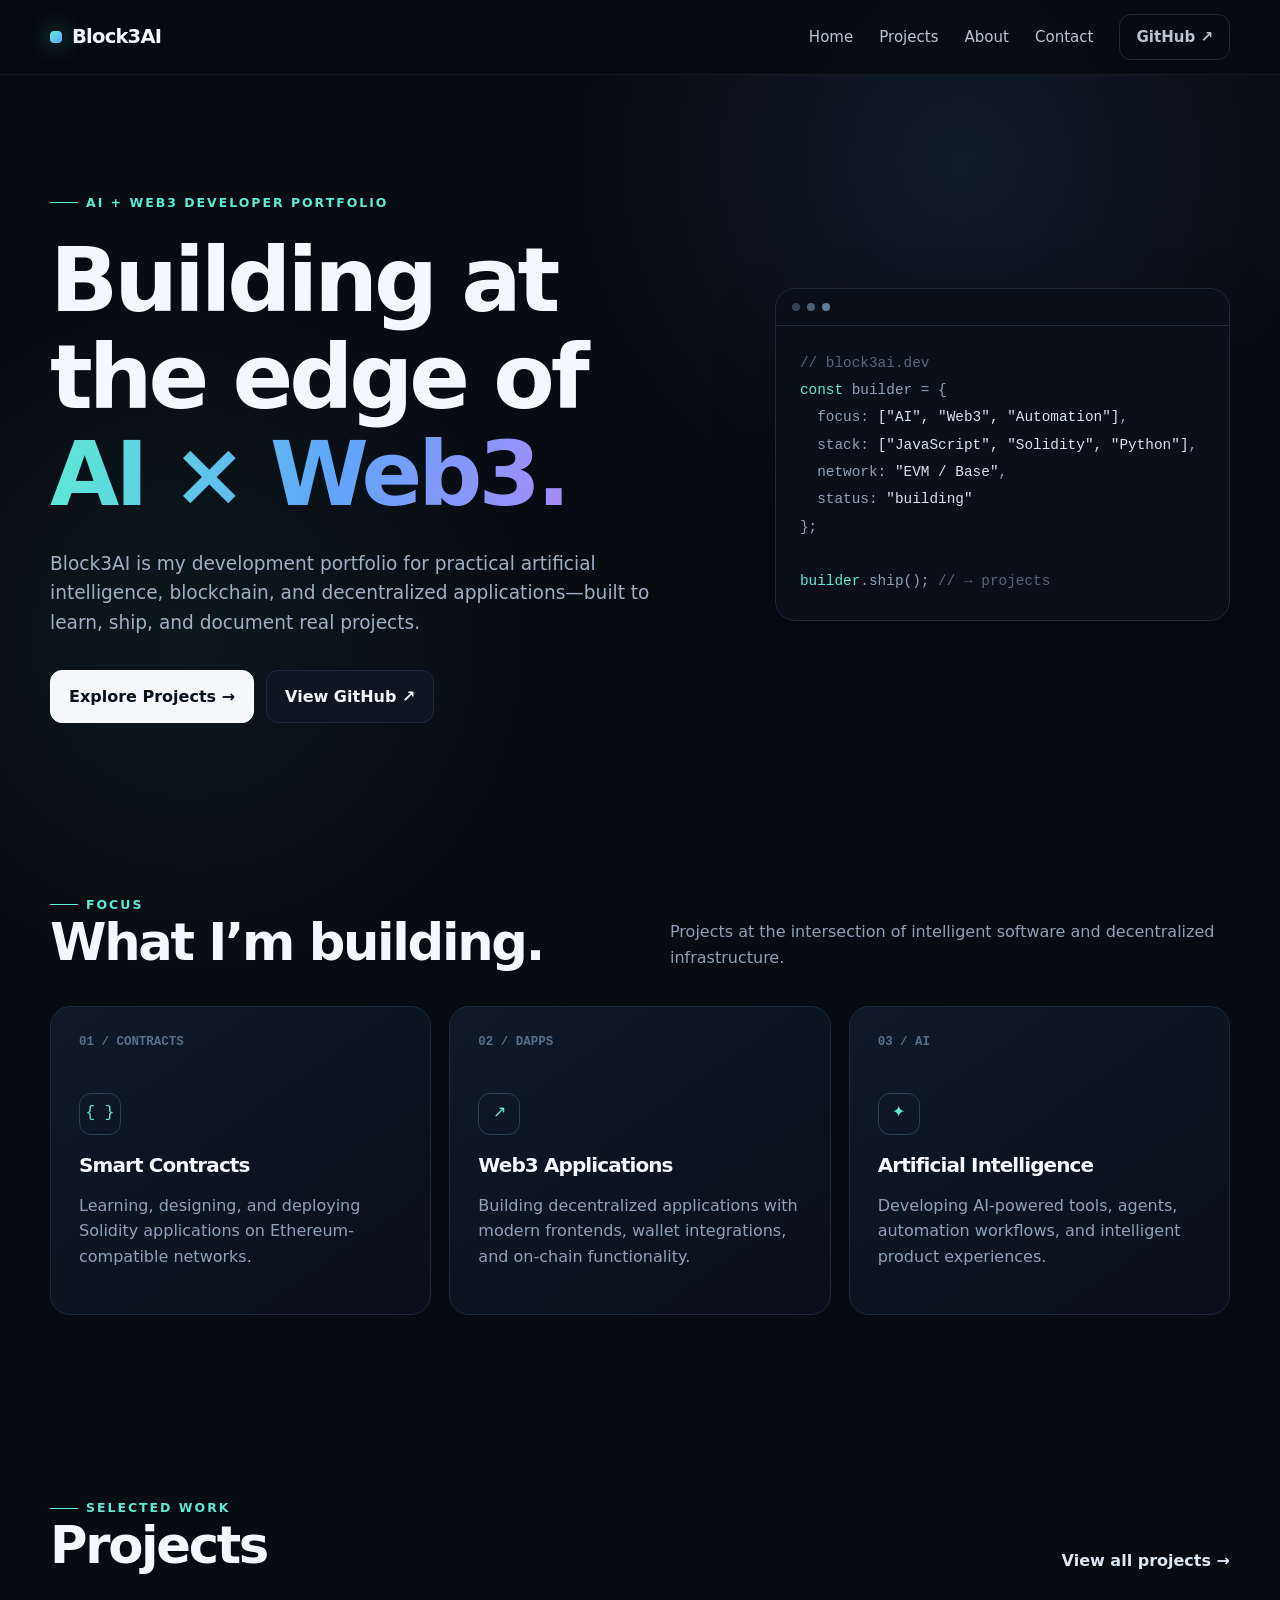
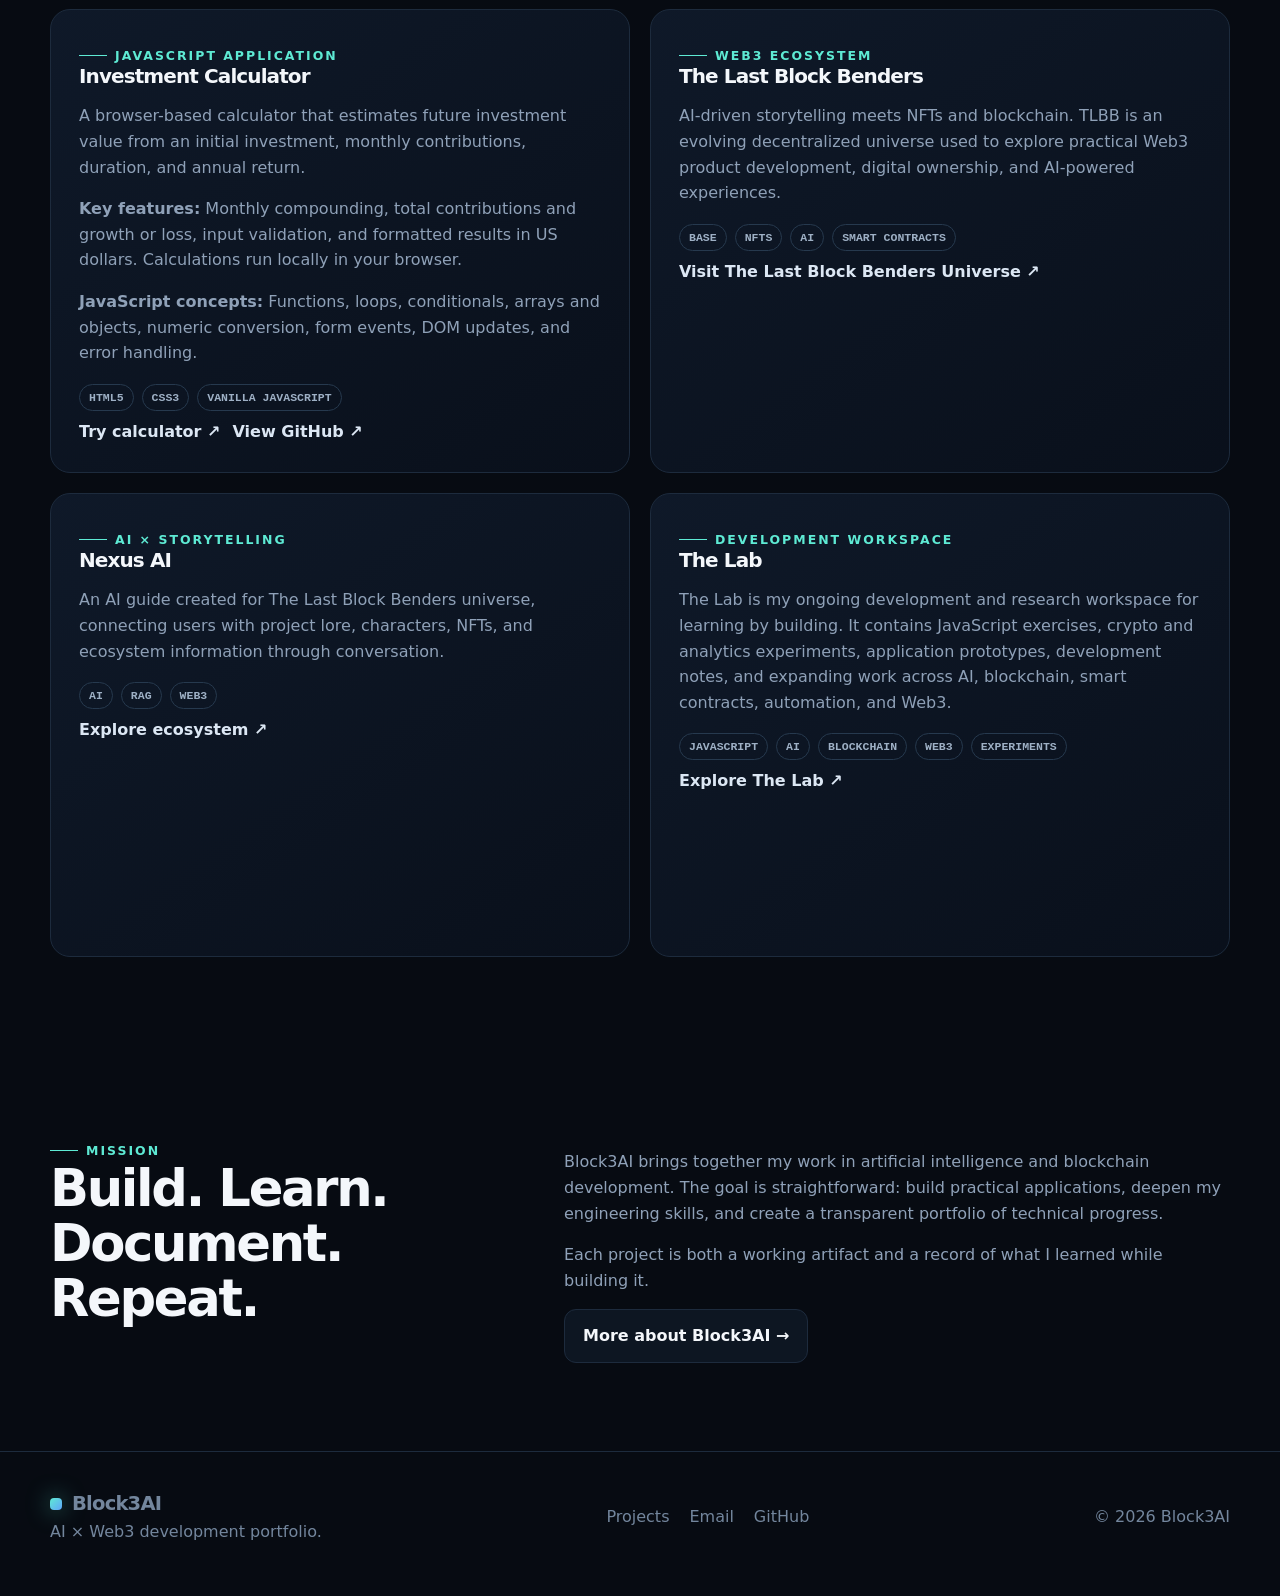
==== index.html @ 7217f977 "Match homepage featured projects to portfolio grid" ====
<!doctype html>
<html lang="en">
<head>
<meta charset="utf-8"><meta name="viewport" content="width=device-width,initial-scale=1">
<title>Block3AI | AI + Web3 Developer Portfolio</title><meta name="description" content="Block3AI is a personal development portfolio focused on AI, blockchain, Web3 applications, and smart contracts.">
<meta name="theme-color" content="#070b12">
<link rel="stylesheet" href="assets/css/styles.css">
</head><body>
<div class="nav-wrap">
  <nav class="container">
    <a class="brand" href="index.html"><span class="brand-mark"></span>Block3AI</a>
    <button class="menu" aria-label="Open navigation">☰</button>
    <div class="nav-links">
      <a href="index.html">Home</a>
      <a href="projects.html">Projects</a>
      <a href="about.html">About</a>
      <a href="contact.html">Contact</a>
      <a class="nav-cta" href="https://github.com/Block3AI" target="_blank" rel="noopener">GitHub ↗</a>
    </div>
  </nav>
</div>

<main>
<section class="hero">
 <div class="container hero-grid">
  <div>
   <span class="eyebrow">AI + Web3 Developer Portfolio</span>
   <h1>Building at the edge of <span class="gradient">AI × Web3.</span></h1>
   <p class="lead">Block3AI is my development portfolio for practical artificial intelligence, blockchain, and decentralized applications—built to learn, ship, and document real projects.</p>
   <div class="actions"><a class="btn primary" href="projects.html">Explore Projects →</a><a class="btn" href="https://github.com/Block3AI" target="_blank" rel="noopener">View GitHub ↗</a></div>
  </div>
  <div class="terminal reveal">
   <div class="term-head"><span class="dot"></span><span class="dot"></span><span class="dot"></span></div>
   <div class="term-body">
    <div><span class="comment">// block3ai.dev</span></div>
    <div><span class="key">const</span> builder = {</div>
    <div>&nbsp;&nbsp;focus: <span class="value">["AI", "Web3", "Automation"]</span>,</div>
    <div>&nbsp;&nbsp;stack: <span class="value">["JavaScript", "Solidity", "Python"]</span>,</div>
    <div>&nbsp;&nbsp;network: <span class="value">"EVM / Base"</span>,</div>
    <div>&nbsp;&nbsp;status: <span class="value">"building"</span></div>
    <div>};</div><br>
    <div><span class="key">builder</span>.ship(); <span class="comment">// → projects</span></div>
   </div>
  </div>
 </div>
</section>

<section>
 <div class="container">
  <div class="section-head reveal"><div><span class="eyebrow">Focus</span><h2>What I’m building.</h2></div><p>Projects at the intersection of intelligent software and decentralized infrastructure.</p></div>
  <div class="grid3">
   <article class="card reveal"><div class="num">01 / CONTRACTS</div><div class="icon">{ }</div><h3>Smart Contracts</h3><p>Learning, designing, and deploying Solidity applications on Ethereum-compatible networks.</p></article>
   <article class="card reveal"><div class="num">02 / DAPPS</div><div class="icon">↗</div><h3>Web3 Applications</h3><p>Building decentralized applications with modern frontends, wallet integrations, and on-chain functionality.</p></article>
   <article class="card reveal"><div class="num">03 / AI</div><div class="icon">✦</div><h3>Artificial Intelligence</h3><p>Developing AI-powered tools, agents, automation workflows, and intelligent product experiences.</p></article>
  </div>
 </div>
</section>

<section>
 <div class="container">
  <div class="section-head reveal"><div><span class="eyebrow">Selected Work</span><h2>Projects</h2></div><a class="project-link" href="projects.html">View all projects →</a></div>
  <div class="project-grid portfolio-grid">
   <article class="card project reveal">
  <div>
   <span class="eyebrow">JavaScript Application</span>
   <h3>Investment Calculator</h3>
   <p>A browser-based calculator that estimates future investment value from an initial investment, monthly contributions, duration, and annual return.</p>
   <p><strong>Key features:</strong> Monthly compounding, total contributions and growth or loss, input validation, and formatted results in US dollars. Calculations run locally in your browser.</p>
   <p><strong>JavaScript concepts:</strong> Functions, loops, conditionals, arrays and objects, numeric conversion, form events, DOM updates, and error handling.</p>
   <div class="tags"><span class="tag">HTML5</span><span class="tag">CSS3</span><span class="tag">VANILLA JAVASCRIPT</span></div>
  </div>
  <div class="actions">
   <a class="project-link" href="https://investmentcalculator.block3ai.com/" target="_blank" rel="noopener">Try calculator ↗</a>
   <a class="project-link" href="https://github.com/Block3AI/investment-calculator" target="_blank" rel="noopener">View GitHub ↗</a>
  </div>
 </article>
   <article class="card project reveal"><div><span class="eyebrow">Web3 Ecosystem</span><h3>The Last Block Benders</h3><p>AI-driven storytelling meets NFTs and blockchain. TLBB is an evolving decentralized universe used to explore practical Web3 product development, digital ownership, and AI-powered experiences.</p><div class="tags"><span class="tag">BASE</span><span class="tag">NFTS</span><span class="tag">AI</span><span class="tag">SMART CONTRACTS</span></div></div><a class="project-link" href="https://thelastblockbenders.com" target="_blank" rel="noopener">Visit The Last Block Benders Universe ↗</a></article>
   <article class="card project reveal"><div><span class="eyebrow">AI × Storytelling</span><h3>Nexus AI</h3><p>An AI guide created for The Last Block Benders universe, connecting users with project lore, characters, NFTs, and ecosystem information through conversation.</p><div class="tags"><span class="tag">AI</span><span class="tag">RAG</span><span class="tag">WEB3</span></div></div><a class="project-link" href="https://thelastblockbenders.com" target="_blank" rel="noopener">Explore ecosystem ↗</a></article>
   <article class="card project reveal"><div><span class="eyebrow">Development Workspace</span><h3>The Lab</h3><p>The Lab is my ongoing development and research workspace for learning by building. It contains JavaScript exercises, crypto and analytics experiments, application prototypes, development notes, and expanding work across AI, blockchain, smart contracts, automation, and Web3.</p><div class="tags"><span class="tag">JAVASCRIPT</span><span class="tag">AI</span><span class="tag">BLOCKCHAIN</span><span class="tag">WEB3</span><span class="tag">EXPERIMENTS</span></div></div><a class="project-link" href="https://github.com/Block3AI/TheLab" target="_blank" rel="noopener">Explore The Lab ↗</a></article>
  </div>
 </div>
</section>

<section>
 <div class="container about-grid">
  <div class="reveal"><span class="eyebrow">Mission</span><h2>Build. Learn. Document. Repeat.</h2></div>
  <div class="copy reveal"><p>Block3AI brings together my work in artificial intelligence and blockchain development. The goal is straightforward: build practical applications, deepen my engineering skills, and create a transparent portfolio of technical progress.</p><p>Each project is both a working artifact and a record of what I learned while building it.</p><a class="btn" href="about.html">More about Block3AI →</a></div>
 </div>
</section>
</main>

<footer>
 <div class="container footer-grid">
   <div><a class="brand" href="index.html"><span class="brand-mark"></span>Block3AI</a><div>AI × Web3 development portfolio.</div></div>
   <div class="footer-links"><a href="projects.html">Projects</a><a href="mailto:info@block3ai.com">Email</a><a href="https://github.com/Block3AI" target="_blank" rel="noopener">GitHub</a></div>
   <div>© <span data-year></span> Block3AI</div>
 </div>
</footer>
<script src="assets/js/main.js"></script>
</body></html>
---- assets/css/styles.css ----
:root{
  --bg:#070b12;--bg2:#0b111c;--panel:#0e1624;--panel2:#101b2b;
  --text:#f4f7fb;--muted:#8fa1b8;--line:#1d2b3d;
  --cyan:#5eead4;--blue:#60a5fa;--violet:#a78bfa;
  --max:1180px;--radius:20px;--shadow:0 22px 60px rgba(0,0,0,.28);
}
*{box-sizing:border-box}
html{scroll-behavior:smooth}
body{margin:0;background:
radial-gradient(circle at 75% 5%,rgba(96,165,250,.10),transparent 26rem),
radial-gradient(circle at 15% 20%,rgba(94,234,212,.06),transparent 24rem),
var(--bg);color:var(--text);font-family:Inter,ui-sans-serif,system-ui,-apple-system,BlinkMacSystemFont,"Segoe UI",sans-serif;line-height:1.6}
body:before{content:"";position:fixed;inset:0;pointer-events:none;opacity:.14;background-image:linear-gradient(rgba(255,255,255,.025) 1px,transparent 1px),linear-gradient(90deg,rgba(255,255,255,.025) 1px,transparent 1px);background-size:44px 44px;mask-image:linear-gradient(to bottom,#000,transparent 80%)}
a{color:inherit;text-decoration:none}
img{max-width:100%;display:block}
.container{width:min(calc(100% - 40px),var(--max));margin:auto}
.nav-wrap{position:sticky;top:0;z-index:20;background:rgba(7,11,18,.78);backdrop-filter:blur(18px);border-bottom:1px solid rgba(255,255,255,.06)}
nav{height:74px;display:flex;align-items:center;justify-content:space-between;gap:24px}
.brand{font-weight:850;letter-spacing:-.04em;font-size:1.22rem;display:flex;align-items:center;gap:10px}
.brand-mark{width:12px;height:12px;border-radius:4px;background:linear-gradient(135deg,var(--cyan),var(--blue));box-shadow:0 0 22px rgba(94,234,212,.55)}
.nav-links{display:flex;gap:26px;align-items:center;color:#b9c5d4;font-size:.94rem}
.nav-links a:hover,.nav-links a.active{color:#fff}
.nav-cta,.btn{border:1px solid var(--line);border-radius:12px;padding:10px 16px;font-weight:700;transition:.2s ease}
.nav-cta:hover,.btn:hover{transform:translateY(-2px);border-color:#39506c}
.menu{display:none;background:none;border:0;color:#fff;font-size:1.5rem}
.hero{padding:110px 0 76px;min-height:650px;display:flex;align-items:center}
.hero-grid{display:grid;grid-template-columns:1.18fr .82fr;gap:70px;align-items:center}
.eyebrow{display:inline-flex;align-items:center;gap:8px;color:var(--cyan);font-size:.78rem;text-transform:uppercase;letter-spacing:.16em;font-weight:800}
.eyebrow:before{content:"";width:28px;height:1px;background:var(--cyan)}
h1,h2,h3{line-height:1.08;margin:0;letter-spacing:-.045em}
h1{font-size:clamp(3.2rem,7vw,6.7rem);max-width:900px;margin-top:20px}
h2{font-size:clamp(2rem,4vw,3.5rem)}
h3{font-size:1.25rem}
.gradient{background:linear-gradient(100deg,var(--cyan),var(--blue) 55%,var(--violet));-webkit-background-clip:text;background-clip:text;color:transparent}
.lead{font-size:1.16rem;color:#9fb0c4;max-width:680px;margin:26px 0 32px}
.actions{display:flex;gap:12px;flex-wrap:wrap}
.btn{display:inline-flex;align-items:center;gap:8px;padding:13px 18px;background:#0d1622}
.btn.primary{background:#f5f7fb;color:#07101b;border-color:#fff}
.btn.primary:hover{box-shadow:0 12px 35px rgba(255,255,255,.12)}
.terminal{background:rgba(10,16,26,.9);border:1px solid var(--line);border-radius:var(--radius);box-shadow:var(--shadow);overflow:hidden;transform:rotate(1deg)}
.term-head{padding:14px 16px;border-bottom:1px solid var(--line);display:flex;gap:7px}
.dot{width:8px;height:8px;border-radius:50%;background:#344257}.dot:nth-child(2){background:#496077}.dot:nth-child(3){background:#5e7c99}
.term-body{padding:24px;font:500 .9rem/1.9 ui-monospace,SFMono-Regular,Menlo,monospace;color:#8fa1b8}
.term-body .key{color:var(--cyan)}.term-body .value{color:#d8e2ee}.term-body .comment{color:#53677e}
section{padding:88px 0}
.section-head{display:flex;justify-content:space-between;gap:30px;align-items:end;margin-bottom:36px}
.section-head p{color:var(--muted);max-width:560px;margin:0}
.grid3{display:grid;grid-template-columns:repeat(3,1fr);gap:18px}
.card{background:linear-gradient(145deg,rgba(16,27,43,.92),rgba(10,17,28,.92));border:1px solid var(--line);border-radius:var(--radius);padding:28px;transition:.25s ease;position:relative;overflow:hidden}
.card:hover{transform:translateY(-5px);border-color:#324761}
.card .num{font:700 .78rem ui-monospace,monospace;color:#58708a;margin-bottom:44px}
.card p,.project p,.copy p{color:var(--muted)}
.icon{width:42px;height:42px;border:1px solid #2a4057;border-radius:12px;display:grid;place-items:center;margin-bottom:20px;color:var(--cyan);font-family:ui-monospace,monospace}
.project-grid{display:grid;grid-template-columns:repeat(2,1fr);gap:20px}
.project{min-height:330px;display:flex;flex-direction:column;justify-content:space-between}
.project.featured{grid-column:span 2;min-height:390px;background:radial-gradient(circle at 85% 15%,rgba(96,165,250,.13),transparent 35%),linear-gradient(145deg,#101b2b,#0a111c)}
.tags{display:flex;gap:8px;flex-wrap:wrap;margin:18px 0}
.tag{font:700 .72rem ui-monospace,monospace;padding:6px 9px;border-radius:999px;border:1px solid #26394e;color:#9eb0c5}
.portfolio-grid{grid-auto-rows:1fr}
.portfolio-grid .project{justify-content:flex-start}
.portfolio-grid .tags{margin-bottom:8px}
.project-link{font-weight:800;color:#dce7f4}
.project-link:hover{color:var(--cyan)}
.about-grid{display:grid;grid-template-columns:.8fr 1.2fr;gap:70px;align-items:start}
.stat-row{display:grid;grid-template-columns:repeat(3,1fr);gap:10px;margin-top:34px}
.stat{border-top:1px solid var(--line);padding-top:14px}
.stat strong{font-size:1.45rem;display:block}.stat span{color:var(--muted);font-size:.82rem}
.page-hero{padding:105px 0 50px}
.page-hero h1{font-size:clamp(3rem,6vw,5.5rem)}
.page-hero p{color:var(--muted);font-size:1.1rem;max-width:720px}
.contact-box{display:grid;grid-template-columns:1fr 1fr;gap:24px}
.contact-card{min-height:230px}
footer{border-top:1px solid var(--line);padding:36px 0 48px;color:#73869d}
.footer-grid{display:flex;justify-content:space-between;gap:30px;align-items:center}
.footer-links{display:flex;gap:20px}
.reveal{opacity:0;transform:translateY(18px);transition:.65s ease}
.reveal.visible{opacity:1;transform:none}
@media(max-width:820px){
 .nav-links{display:none;position:absolute;top:74px;left:0;right:0;padding:22px;background:#090f18;border-bottom:1px solid var(--line);flex-direction:column;align-items:flex-start}
 .nav-links.open{display:flex}.menu{display:block}
 .hero{padding-top:76px}.hero-grid,.about-grid,.contact-box{grid-template-columns:1fr;gap:38px}
 .terminal{transform:none}.grid3,.project-grid{grid-template-columns:1fr}
 .portfolio-grid{grid-auto-rows:auto}
 .project.featured{grid-column:auto}.section-head{align-items:start;flex-direction:column}
 .stat-row{grid-template-columns:1fr}.footer-grid{align-items:flex-start;flex-direction:column}
}
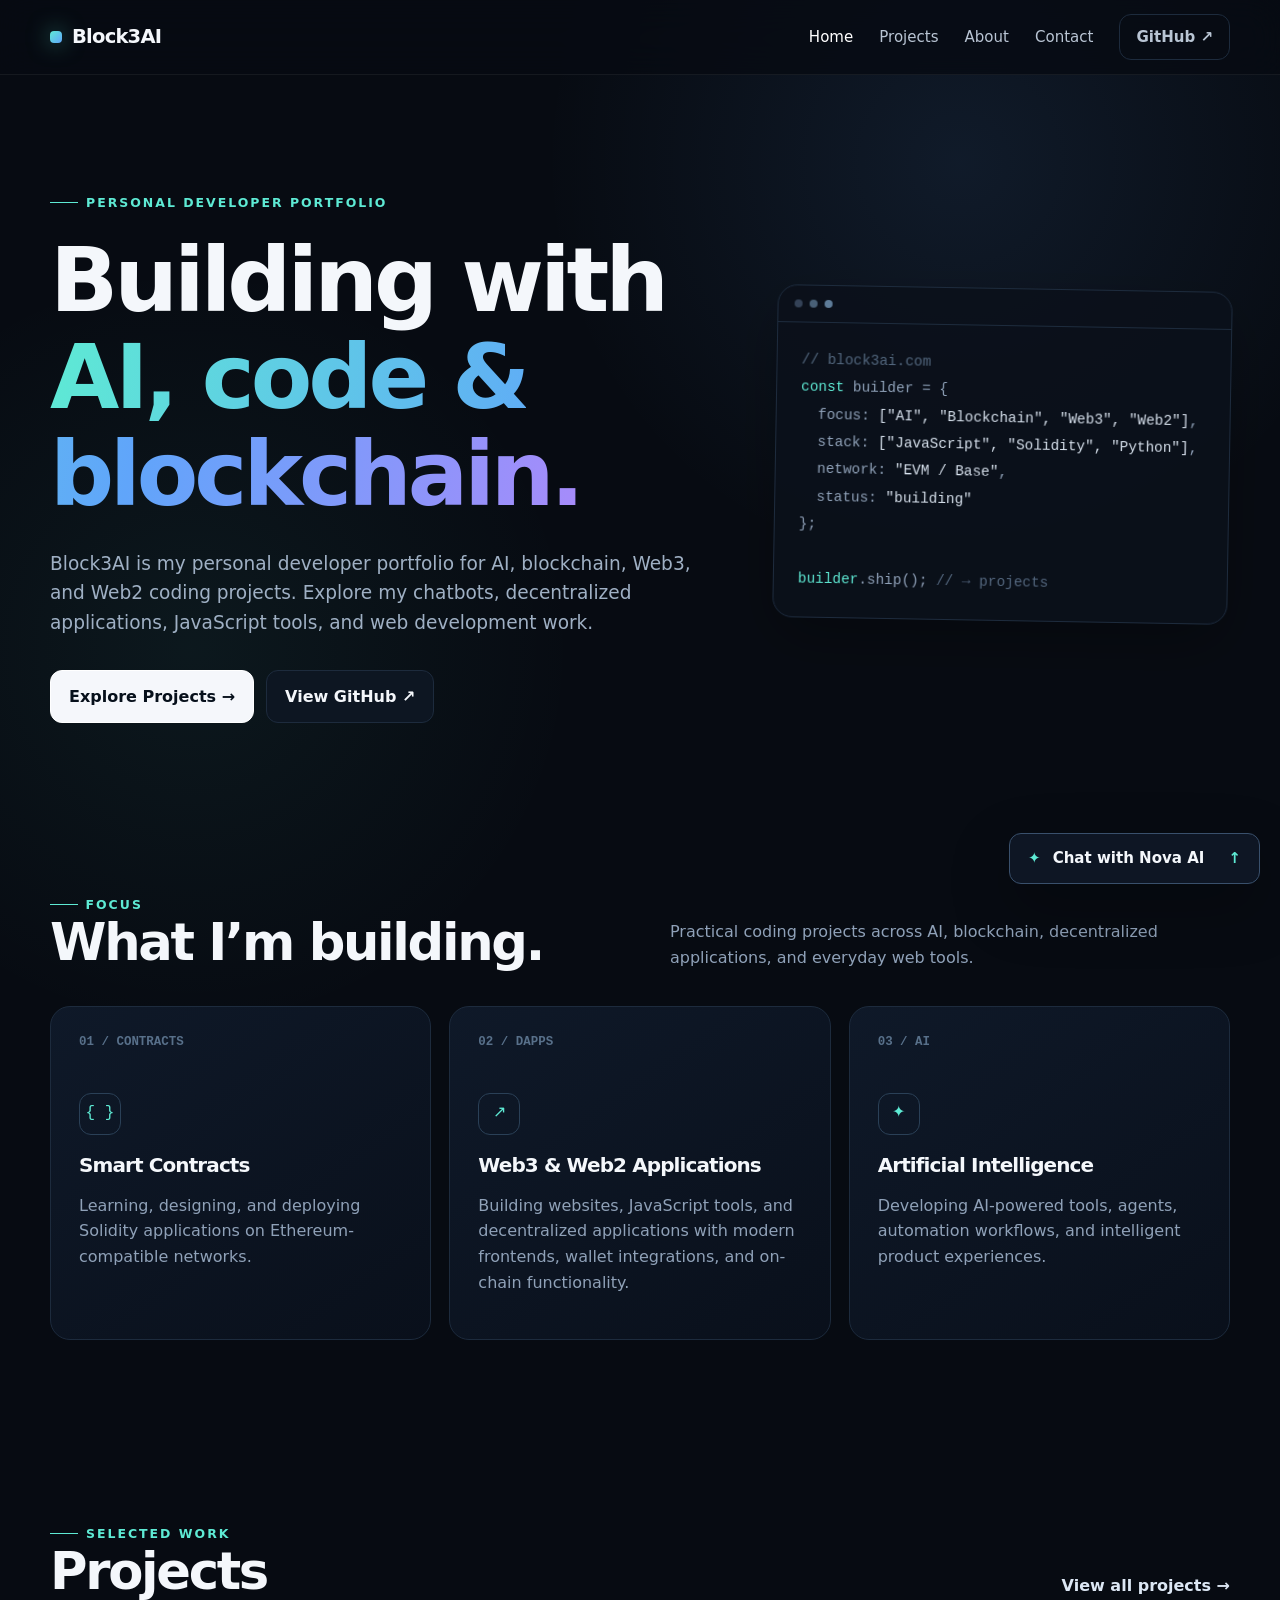
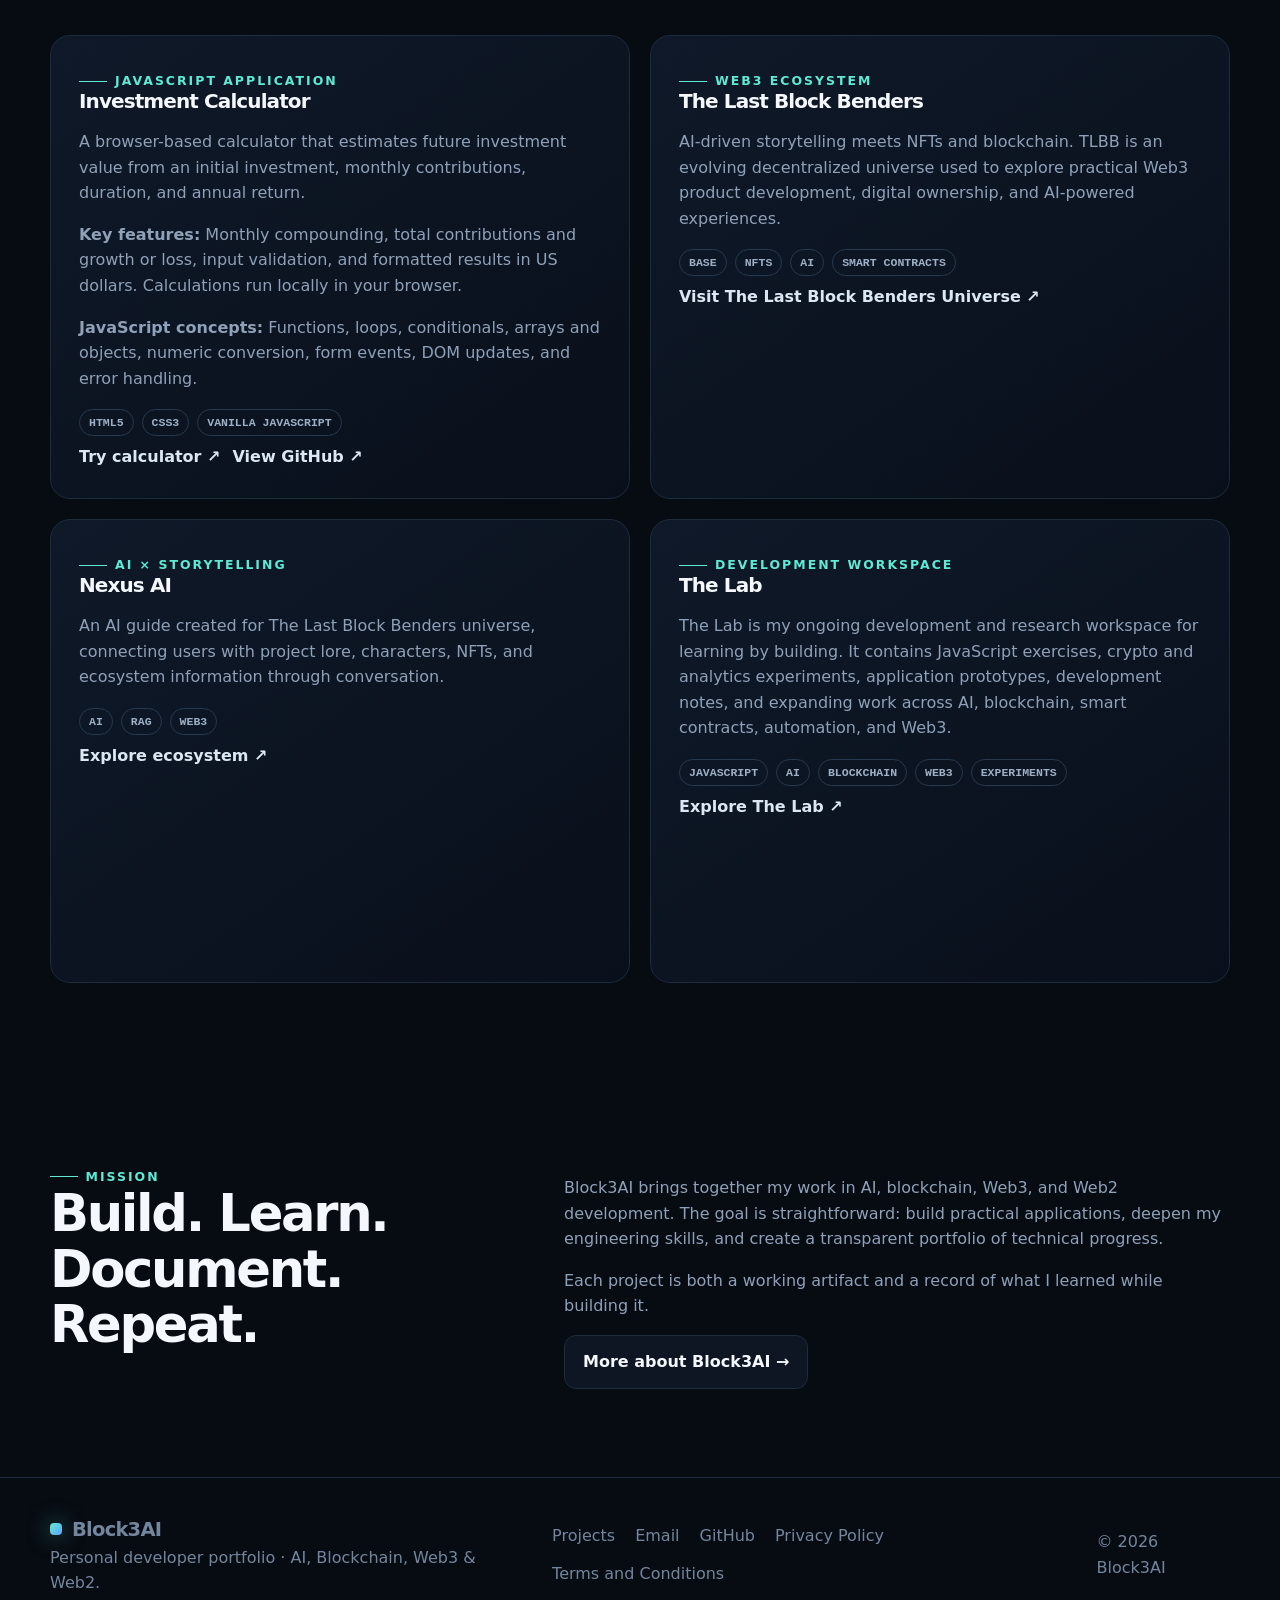
==== commit 1fae2de4: "website updates with chatbot" ====
--- a/index.html
+++ b/index.html
@@ -2,16 +2,60 @@
 <html lang="en">
 <head>
 <meta charset="utf-8"><meta name="viewport" content="width=device-width,initial-scale=1">
-<title>Block3AI | AI + Web3 Developer Portfolio</title><meta name="description" content="Block3AI is a personal development portfolio focused on AI, blockchain, Web3 applications, and smart contracts.">
+<title>Block3AI | AI, Blockchain &amp; Web Developer Portfolio</title>
+<meta name="description" content="Explore Block3AI, my personal developer portfolio of AI, blockchain, Web3 and Web2 coding projects, including chatbots, smart contracts and JavaScript apps.">
+<link rel="canonical" href="https://block3ai.com/">
+<meta property="og:type" content="website">
+<meta property="og:site_name" content="Block3AI">
+<meta property="og:locale" content="en_US">
+<meta property="og:title" content="Block3AI | AI, Blockchain &amp; Web Developer Portfolio">
+<meta property="og:description" content="Explore Block3AI, my personal developer portfolio of AI, blockchain, Web3 and Web2 coding projects, including chatbots, smart contracts and JavaScript apps.">
+<meta property="og:url" content="https://block3ai.com/">
+<meta name="twitter:card" content="summary_large_image">
+<meta name="twitter:title" content="Block3AI | AI, Blockchain &amp; Web Developer Portfolio">
+<meta name="twitter:description" content="Explore Block3AI, my personal developer portfolio of AI, blockchain, Web3 and Web2 coding projects, including chatbots, smart contracts and JavaScript apps.">
+<script type="application/ld+json">
+{
+  "@context": "https://schema.org",
+  "@graph": [
+    {
+      "@type": "WebSite",
+      "@id": "https://block3ai.com/#website",
+      "url": "https://block3ai.com/",
+      "name": "Block3AI",
+      "description": "A personal developer portfolio of AI, blockchain, Web3 and Web2 coding projects.",
+      "inLanguage": "en"
+    },
+    {
+      "@type": "WebPage",
+      "@id": "https://block3ai.com/#webpage",
+      "url": "https://block3ai.com/",
+      "name": "Block3AI | AI, Blockchain & Web Developer Portfolio",
+      "description": "Explore Block3AI, my personal developer portfolio of AI, blockchain, Web3 and Web2 coding projects, including chatbots, smart contracts and JavaScript apps.",
+      "isPartOf": {
+        "@id": "https://block3ai.com/#website"
+      },
+      "inLanguage": "en"
+    }
+  ]
+}
+</script>
+<link rel="icon" href="/assets/images/favicon.svg" type="image/svg+xml">
+<meta property="og:image" content="https://block3ai.com/assets/images/social-preview.png">
+<meta property="og:image:width" content="1200">
+<meta property="og:image:height" content="630">
+<meta property="og:image:alt" content="Block3AI personal developer portfolio: AI, Blockchain, Web3 and Web2">
+<meta name="twitter:image" content="https://block3ai.com/assets/images/social-preview.png">
+<meta name="twitter:image:alt" content="Block3AI personal developer portfolio: AI, Blockchain, Web3 and Web2">
 <meta name="theme-color" content="#070b12">
 <link rel="stylesheet" href="assets/css/styles.css">
 </head><body>
 <div class="nav-wrap">
   <nav class="container">
     <a class="brand" href="index.html"><span class="brand-mark"></span>Block3AI</a>
-    <button class="menu" aria-label="Open navigation">☰</button>
-    <div class="nav-links">
-      <a href="index.html">Home</a>
+    <button class="menu" type="button" aria-label="Open navigation" aria-expanded="false" aria-controls="primary-navigation">☰</button>
+    <div class="nav-links" id="primary-navigation">
+      <a href="index.html" aria-current="page">Home</a>
       <a href="projects.html">Projects</a>
       <a href="about.html">About</a>
       <a href="contact.html">Contact</a>
@@ -24,17 +68,17 @@
 <section class="hero">
  <div class="container hero-grid">
   <div>
-   <span class="eyebrow">AI + Web3 Developer Portfolio</span>
-   <h1>Building at the edge of <span class="gradient">AI × Web3.</span></h1>
-   <p class="lead">Block3AI is my development portfolio for practical artificial intelligence, blockchain, and decentralized applications—built to learn, ship, and document real projects.</p>
+   <span class="eyebrow">Personal Developer Portfolio</span>
+   <h1>Building with <span class="gradient">AI, code &amp; blockchain.</span></h1>
+   <p class="lead">Block3AI is my personal developer portfolio for AI, blockchain, Web3, and Web2 coding projects. Explore my chatbots, decentralized applications, JavaScript tools, and web development work.</p>
    <div class="actions"><a class="btn primary" href="projects.html">Explore Projects →</a><a class="btn" href="https://github.com/Block3AI" target="_blank" rel="noopener">View GitHub ↗</a></div>
   </div>
   <div class="terminal reveal">
    <div class="term-head"><span class="dot"></span><span class="dot"></span><span class="dot"></span></div>
    <div class="term-body">
-    <div><span class="comment">// block3ai.dev</span></div>
+    <div><span class="comment">// block3ai.com</span></div>
     <div><span class="key">const</span> builder = {</div>
-    <div>&nbsp;&nbsp;focus: <span class="value">["AI", "Web3", "Automation"]</span>,</div>
+    <div>&nbsp;&nbsp;focus: <span class="value">["AI", "Blockchain", "Web3", "Web2"]</span>,</div>
     <div>&nbsp;&nbsp;stack: <span class="value">["JavaScript", "Solidity", "Python"]</span>,</div>
     <div>&nbsp;&nbsp;network: <span class="value">"EVM / Base"</span>,</div>
     <div>&nbsp;&nbsp;status: <span class="value">"building"</span></div>
@@ -47,10 +91,10 @@
 
 <section>
  <div class="container">
-  <div class="section-head reveal"><div><span class="eyebrow">Focus</span><h2>What I’m building.</h2></div><p>Projects at the intersection of intelligent software and decentralized infrastructure.</p></div>
+  <div class="section-head reveal"><div><span class="eyebrow">Focus</span><h2>What I’m building.</h2></div><p>Practical coding projects across AI, blockchain, decentralized applications, and everyday web tools.</p></div>
   <div class="grid3">
    <article class="card reveal"><div class="num">01 / CONTRACTS</div><div class="icon">{ }</div><h3>Smart Contracts</h3><p>Learning, designing, and deploying Solidity applications on Ethereum-compatible networks.</p></article>
-   <article class="card reveal"><div class="num">02 / DAPPS</div><div class="icon">↗</div><h3>Web3 Applications</h3><p>Building decentralized applications with modern frontends, wallet integrations, and on-chain functionality.</p></article>
+   <article class="card reveal"><div class="num">02 / DAPPS</div><div class="icon">↗</div><h3>Web3 &amp; Web2 Applications</h3><p>Building websites, JavaScript tools, and decentralized applications with modern frontends, wallet integrations, and on-chain functionality.</p></article>
    <article class="card reveal"><div class="num">03 / AI</div><div class="icon">✦</div><h3>Artificial Intelligence</h3><p>Developing AI-powered tools, agents, automation workflows, and intelligent product experiences.</p></article>
   </div>
  </div>
@@ -84,17 +128,26 @@
 <section>
  <div class="container about-grid">
   <div class="reveal"><span class="eyebrow">Mission</span><h2>Build. Learn. Document. Repeat.</h2></div>
-  <div class="copy reveal"><p>Block3AI brings together my work in artificial intelligence and blockchain development. The goal is straightforward: build practical applications, deepen my engineering skills, and create a transparent portfolio of technical progress.</p><p>Each project is both a working artifact and a record of what I learned while building it.</p><a class="btn" href="about.html">More about Block3AI →</a></div>
+  <div class="copy reveal"><p>Block3AI brings together my work in AI, blockchain, Web3, and Web2 development. The goal is straightforward: build practical applications, deepen my engineering skills, and create a transparent portfolio of technical progress.</p><p>Each project is both a working artifact and a record of what I learned while building it.</p><a class="btn" href="about.html">More about Block3AI →</a></div>
  </div>
 </section>
 </main>
 
 <footer>
  <div class="container footer-grid">
-   <div><a class="brand" href="index.html"><span class="brand-mark"></span>Block3AI</a><div>AI × Web3 development portfolio.</div></div>
-   <div class="footer-links"><a href="projects.html">Projects</a><a href="mailto:info@block3ai.com">Email</a><a href="https://github.com/Block3AI" target="_blank" rel="noopener">GitHub</a></div>
+   <div><a class="brand" href="index.html"><span class="brand-mark"></span>Block3AI</a><div>Personal developer portfolio · AI, Blockchain, Web3 &amp; Web2.</div></div>
+   <div class="footer-links"><a href="projects.html">Projects</a><a href="mailto:info@block3ai.com">Email</a><a href="https://github.com/Block3AI" target="_blank" rel="noopener">GitHub</a><a href="/privacy-policy">Privacy Policy</a><a href="/terms-and-conditions">Terms and Conditions</a></div>
    <div>© <span data-year></span> Block3AI</div>
  </div>
 </footer>
+<aside class="chat-widget" aria-label="Nova AI chat">
+ <div id="bp-embedded-webchat" class="chat-panel" hidden>
+  <div class="chat-heading"><strong>Nova AI</strong><a class="chat-browser-link" href="https://cdn.botpress.cloud/webchat/v3.7/shareable.html?configUrl=https://files.bpcontent.cloud/2025/02/05/18/20250205181547-Z3XVNXID.json" target="_blank" rel="noopener" aria-label="Open Nova AI in a new browser tab">Open in browser ↗</a><button class="chat-minimize" type="button" aria-label="Minimize chat">−</button></div>
+  <p class="chat-status" role="status">Loading Nova AI…</p>
+  <div id="bp-chat-content" class="chat-content"></div>
+ </div>
+ <button class="chat-launcher" type="button" aria-expanded="false" aria-controls="bp-embedded-webchat"><span aria-hidden="true">✦</span> Chat with Nova AI <span class="chat-chevron" aria-hidden="true">↑</span></button>
+</aside>
+<script src="assets/js/chat.js" defer></script>
 <script src="assets/js/main.js"></script>
 </body></html>
--- a/assets/css/styles.css
+++ b/assets/css/styles.css
@@ -20,7 +20,7 @@
 .brand{font-weight:850;letter-spacing:-.04em;font-size:1.22rem;display:flex;align-items:center;gap:10px}
 .brand-mark{width:12px;height:12px;border-radius:4px;background:linear-gradient(135deg,var(--cyan),var(--blue));box-shadow:0 0 22px rgba(94,234,212,.55)}
 .nav-links{display:flex;gap:26px;align-items:center;color:#b9c5d4;font-size:.94rem}
-.nav-links a:hover,.nav-links a.active{color:#fff}
+.nav-links a:hover,.nav-links a.active,.nav-links a[aria-current="page"]{color:#fff}
 .nav-cta,.btn{border:1px solid var(--line);border-radius:12px;padding:10px 16px;font-weight:700;transition:.2s ease}
 .nav-cta:hover,.btn:hover{transform:translateY(-2px);border-color:#39506c}
 .menu{display:none;background:none;border:0;color:#fff;font-size:1.5rem}
@@ -74,14 +74,53 @@
 footer{border-top:1px solid var(--line);padding:36px 0 48px;color:#73869d}
 .footer-grid{display:flex;justify-content:space-between;gap:30px;align-items:center}
 .footer-links{display:flex;gap:20px}
-.reveal{opacity:0;transform:translateY(18px);transition:.65s ease}
-.reveal.visible{opacity:1;transform:none}
+.reveal{opacity:1}
+.reveal.visible{animation:reveal-in .65s ease both}
+@keyframes reveal-in{from{opacity:0;translate:0 18px}to{opacity:1;translate:0 0}}
 @media(max-width:820px){
- .nav-links{display:none;position:absolute;top:74px;left:0;right:0;padding:22px;background:#090f18;border-bottom:1px solid var(--line);flex-direction:column;align-items:flex-start}
- .nav-links.open{display:flex}.menu{display:block}
+ .nav-ready .nav-links{display:none;position:absolute;top:74px;left:0;right:0;padding:22px;background:#090f18;border-bottom:1px solid var(--line);flex-direction:column;align-items:flex-start}
+ .nav-ready .nav-links.open{display:flex}.nav-ready .menu{display:block}
+ html:not(.nav-ready) nav{height:auto;min-height:74px;flex-wrap:wrap;padding-block:16px}
+ html:not(.nav-ready) .nav-links{flex-wrap:wrap;gap:12px 20px}
  .hero{padding-top:76px}.hero-grid,.about-grid,.contact-box{grid-template-columns:1fr;gap:38px}
  .terminal{transform:none}.grid3,.project-grid{grid-template-columns:1fr}
  .portfolio-grid{grid-auto-rows:auto}
  .project.featured{grid-column:auto}.section-head{align-items:start;flex-direction:column}
  .stat-row{grid-template-columns:1fr}.footer-grid{align-items:flex-start;flex-direction:column}
 }
+
+/* Nova AI: a compact launcher and bounded Botpress window. */
+.chat-widget{position:fixed;right:max(20px,env(safe-area-inset-right));bottom:max(16px,env(safe-area-inset-bottom));z-index:1000;width:min(380px,calc(100vw - 32px))}
+.chat-launcher{display:flex;align-items:center;gap:12px;margin-left:auto;padding:14px 18px;min-height:48px;border:1px solid #39506c;border-radius:12px;background:var(--panel);color:var(--text);font:700 .94rem/1.4 Inter,ui-sans-serif,system-ui,sans-serif;box-shadow:var(--shadow);cursor:pointer}
+.chat-launcher>span:first-child{color:var(--cyan)}
+.chat-chevron{margin-left:12px;color:var(--cyan)}
+.chat-launcher:hover{border-color:var(--cyan)}
+.chat-launcher:focus-visible,.chat-minimize:focus-visible{outline:2px solid var(--cyan);outline-offset:4px}
+.chat-panel{height:min(560px,calc(100dvh - 100px));margin-bottom:12px;border:1px solid var(--line);border-radius:16px;background:var(--panel);box-shadow:var(--shadow);overflow:hidden}
+.chat-heading{height:52px;display:flex;align-items:center;justify-content:space-between;padding:0 12px 0 18px;border-bottom:1px solid var(--line)}
+.chat-minimize{width:44px;height:44px;border:0;background:transparent;color:var(--text);font-size:1.6rem;cursor:pointer}
+.chat-status{padding:20px;color:var(--muted)}
+
+.chat-browser-link{margin-left:auto;margin-right:8px;color:var(--cyan);font-size:.78rem;font-weight:700}
+.chat-browser-link:hover{text-decoration:underline}
+.chat-browser-link:focus-visible{outline:2px solid var(--cyan);outline-offset:4px}
+
+/* Legal pages and site-wide policy navigation. */
+.footer-links{flex-wrap:wrap;gap:12px 20px}
+.legal-section{padding-top:0}
+.legal-copy{max-width:820px;overflow-wrap:break-word}
+.legal-copy h2{font-size:1.5rem;line-height:1.3;margin:36px 0 14px}
+.legal-copy h2:first-child{margin-top:0}
+.legal-copy p,.legal-copy li{color:#b9c5d4}
+.legal-copy li{margin-bottom:12px}
+.legal-copy a{color:var(--cyan);text-decoration:underline;text-underline-offset:3px}
+
+.menu:focus-visible,.nav-links a:focus-visible,.footer-links a:focus-visible{outline:2px solid var(--cyan);outline-offset:5px}
+@media(prefers-reduced-motion:reduce){
+ html{scroll-behavior:auto}
+ *,*::before,*::after{animation:none!important;transition:none!important}
+ .reveal{opacity:1;translate:none}
+}
+
+.chat-content{height:calc(100% - 52px);width:100%;min-height:0}
+@media(max-width:480px){.chat-widget{right:max(16px,env(safe-area-inset-right))}}
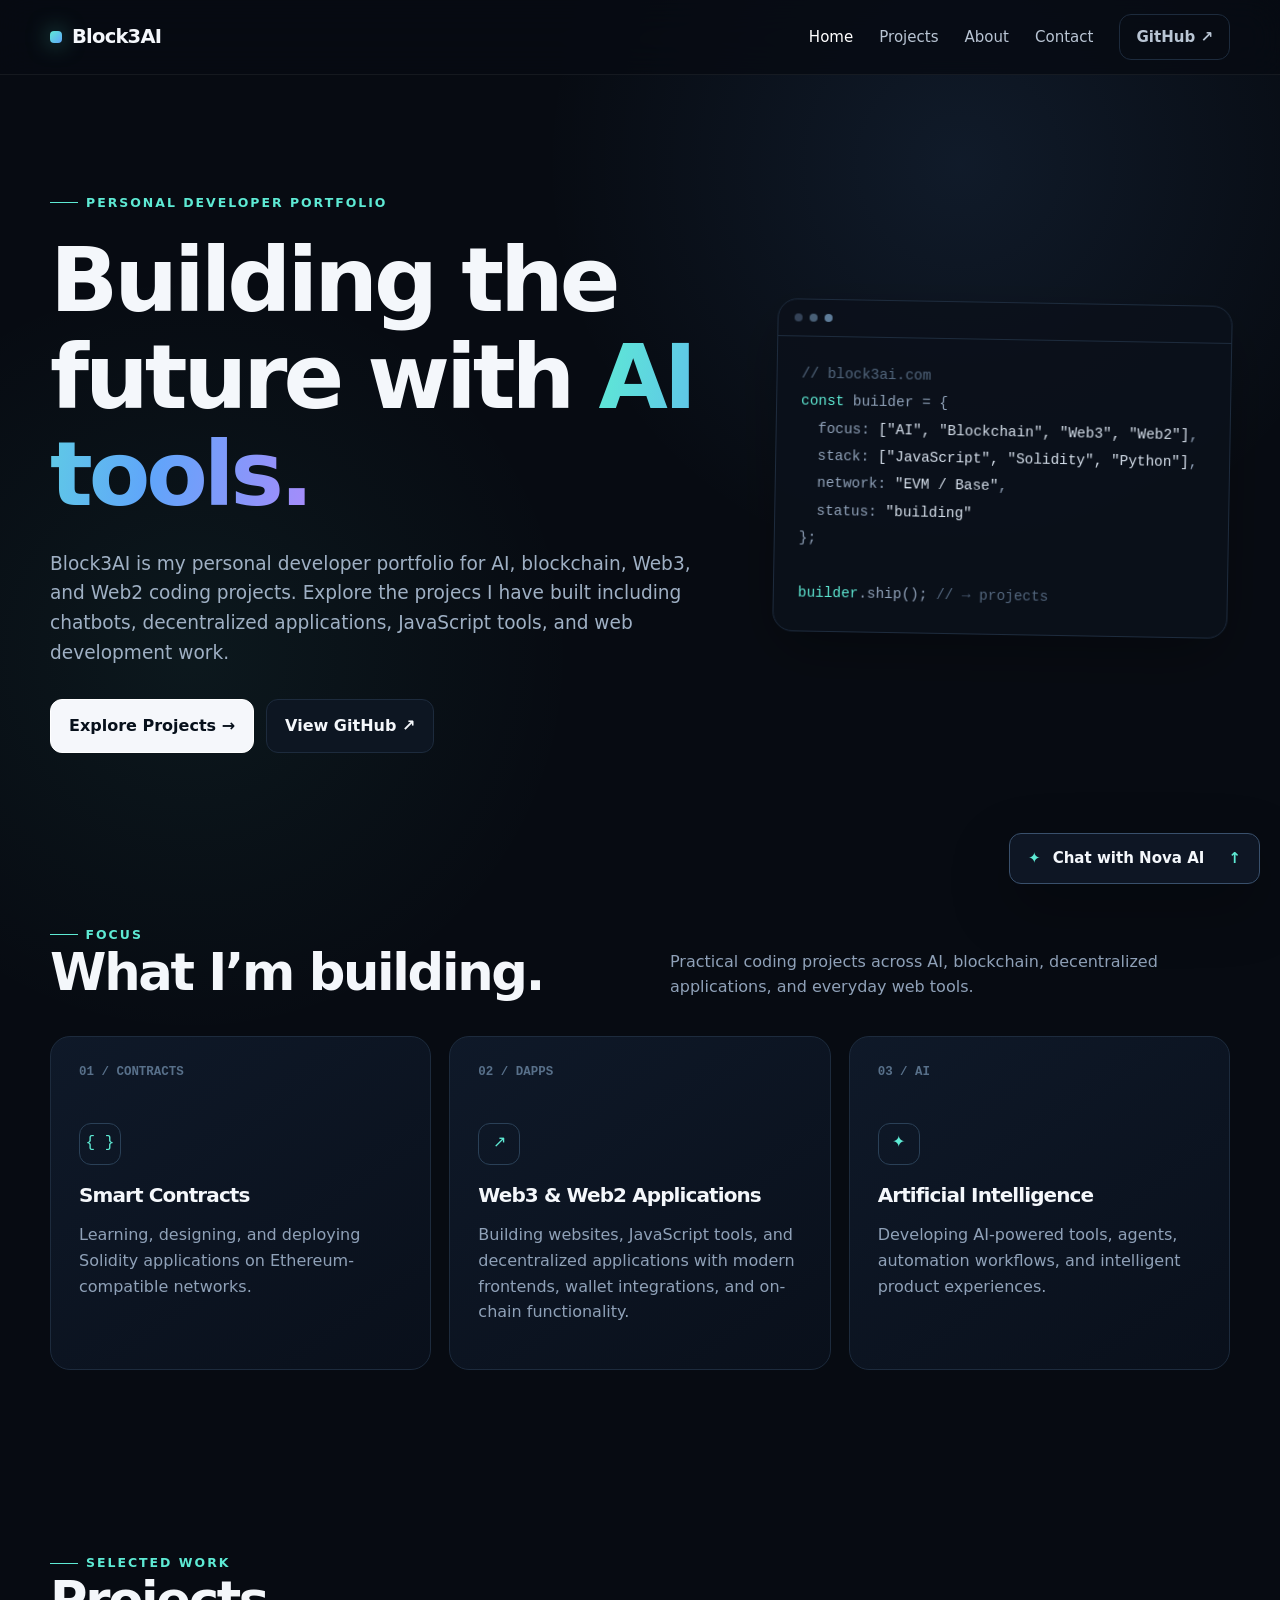
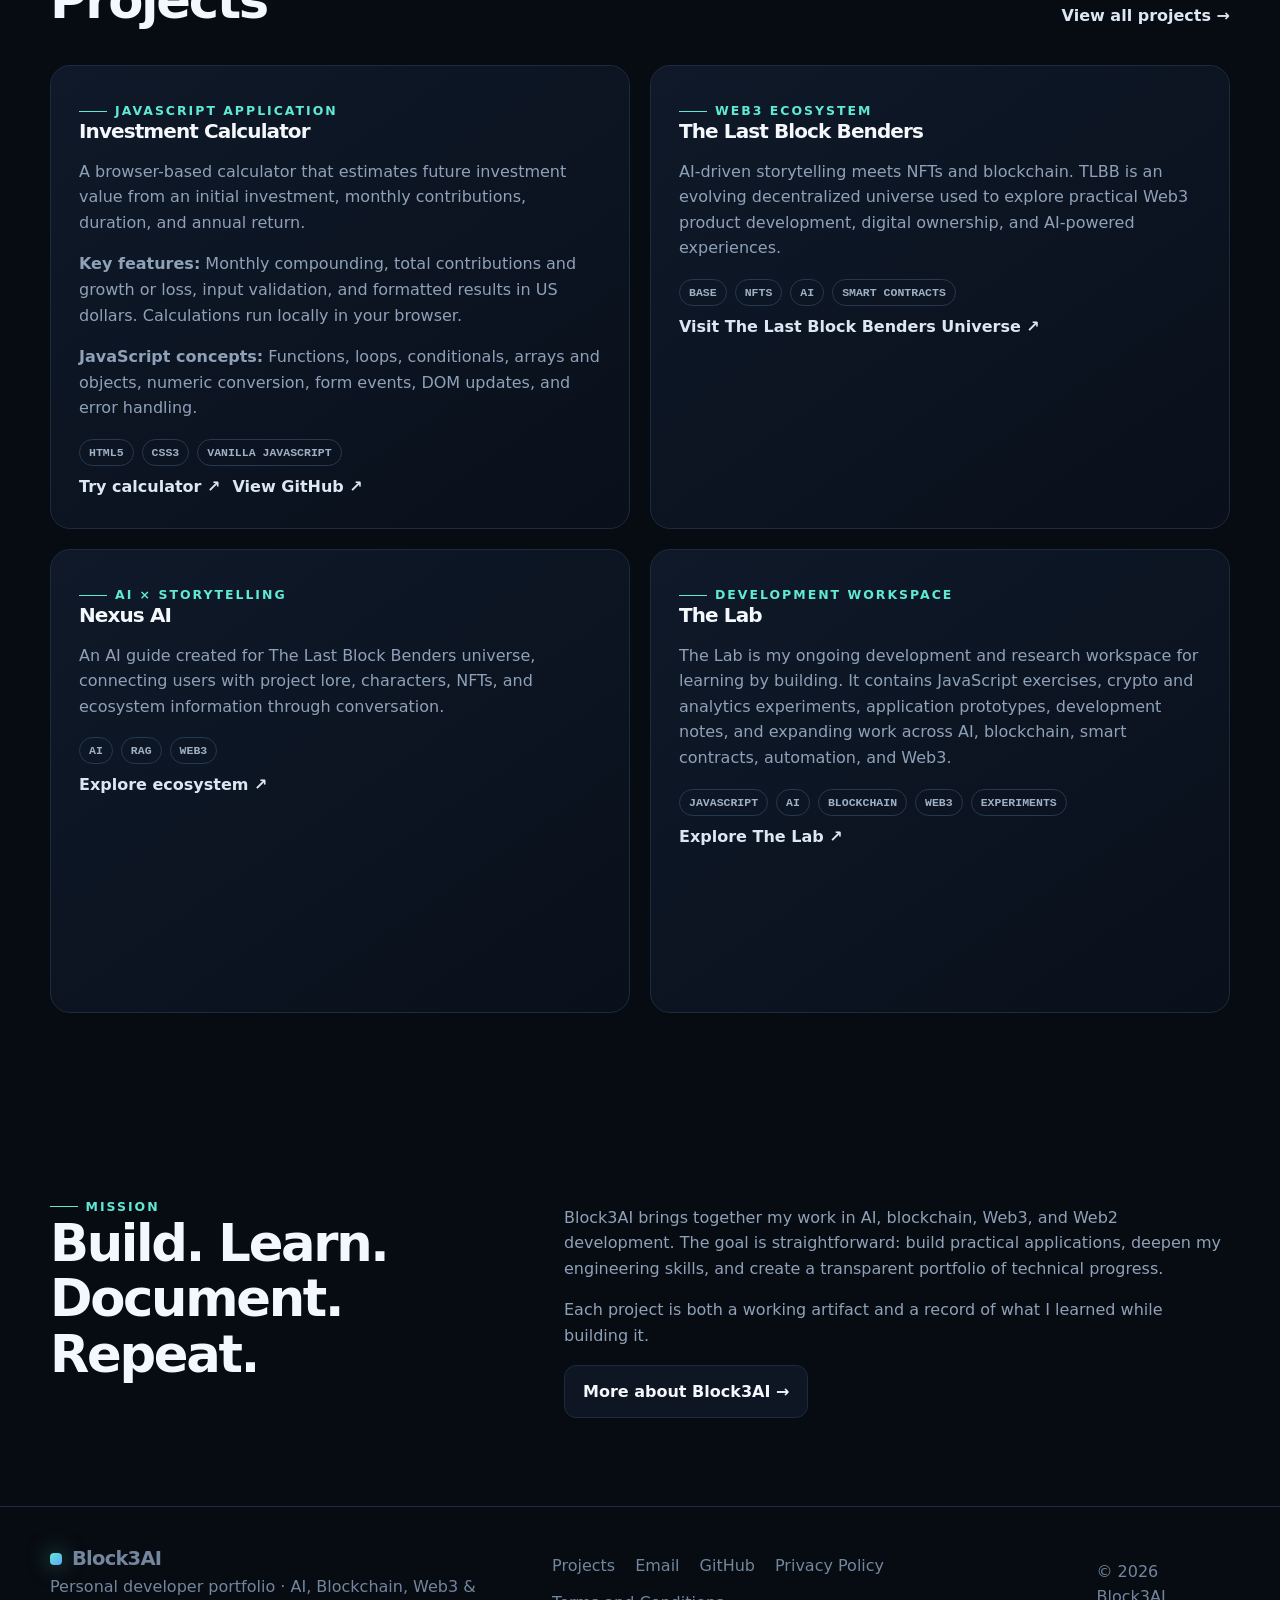
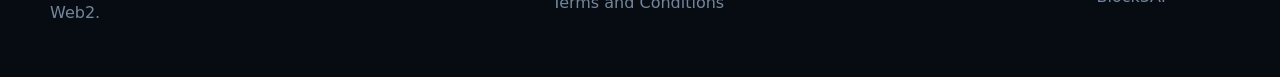
==== commit 48cbea8e: "site update 1.1" ====
--- a/index.html
+++ b/index.html
@@ -69,8 +69,8 @@
  <div class="container hero-grid">
   <div>
    <span class="eyebrow">Personal Developer Portfolio</span>
-   <h1>Building with <span class="gradient">AI, code &amp; blockchain.</span></h1>
-   <p class="lead">Block3AI is my personal developer portfolio for AI, blockchain, Web3, and Web2 coding projects. Explore my chatbots, decentralized applications, JavaScript tools, and web development work.</p>
+   <h1>Building the future with <span class="gradient">AI tools.</span></h1>
+   <p class="lead">Block3AI is my personal developer portfolio for AI, blockchain, Web3, and Web2 coding projects. Explore the projecs I have built including chatbots, decentralized applications, JavaScript tools, and web development work.</p>
    <div class="actions"><a class="btn primary" href="projects.html">Explore Projects →</a><a class="btn" href="https://github.com/Block3AI" target="_blank" rel="noopener">View GitHub ↗</a></div>
   </div>
   <div class="terminal reveal">
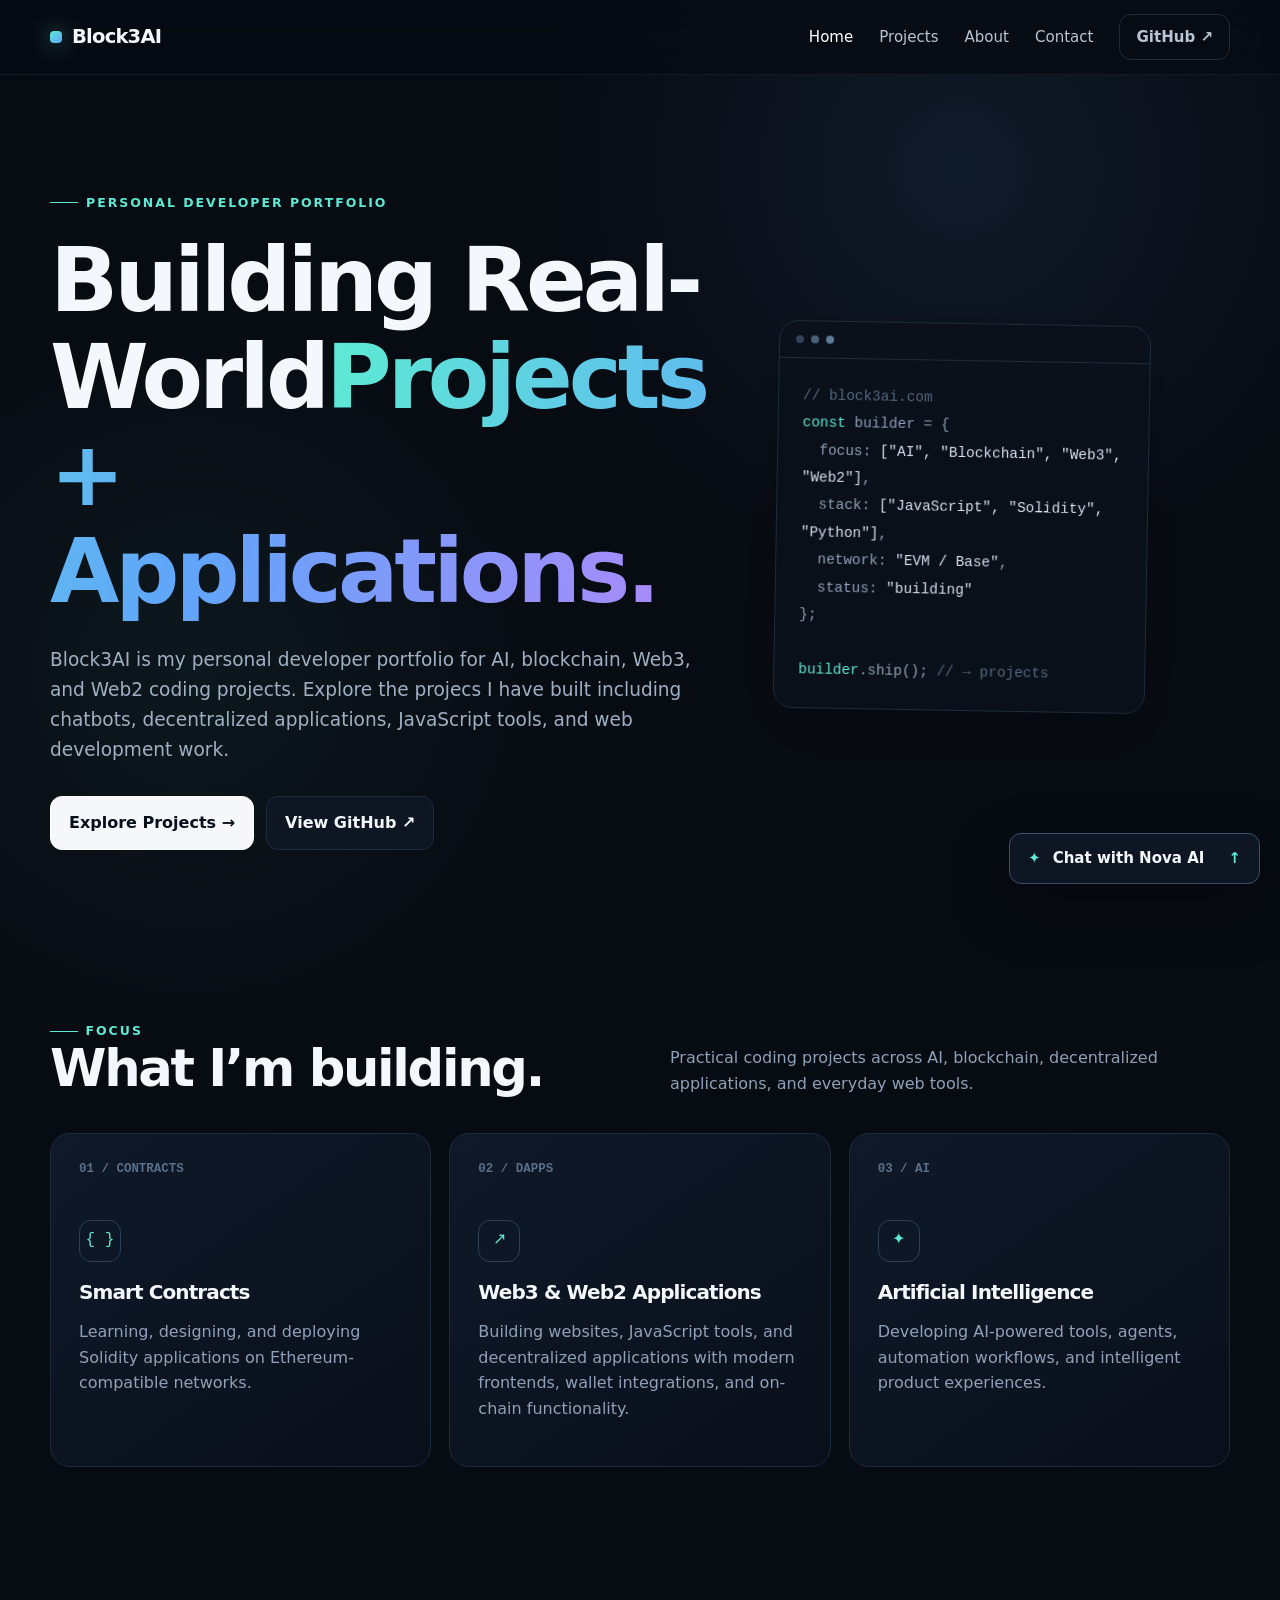
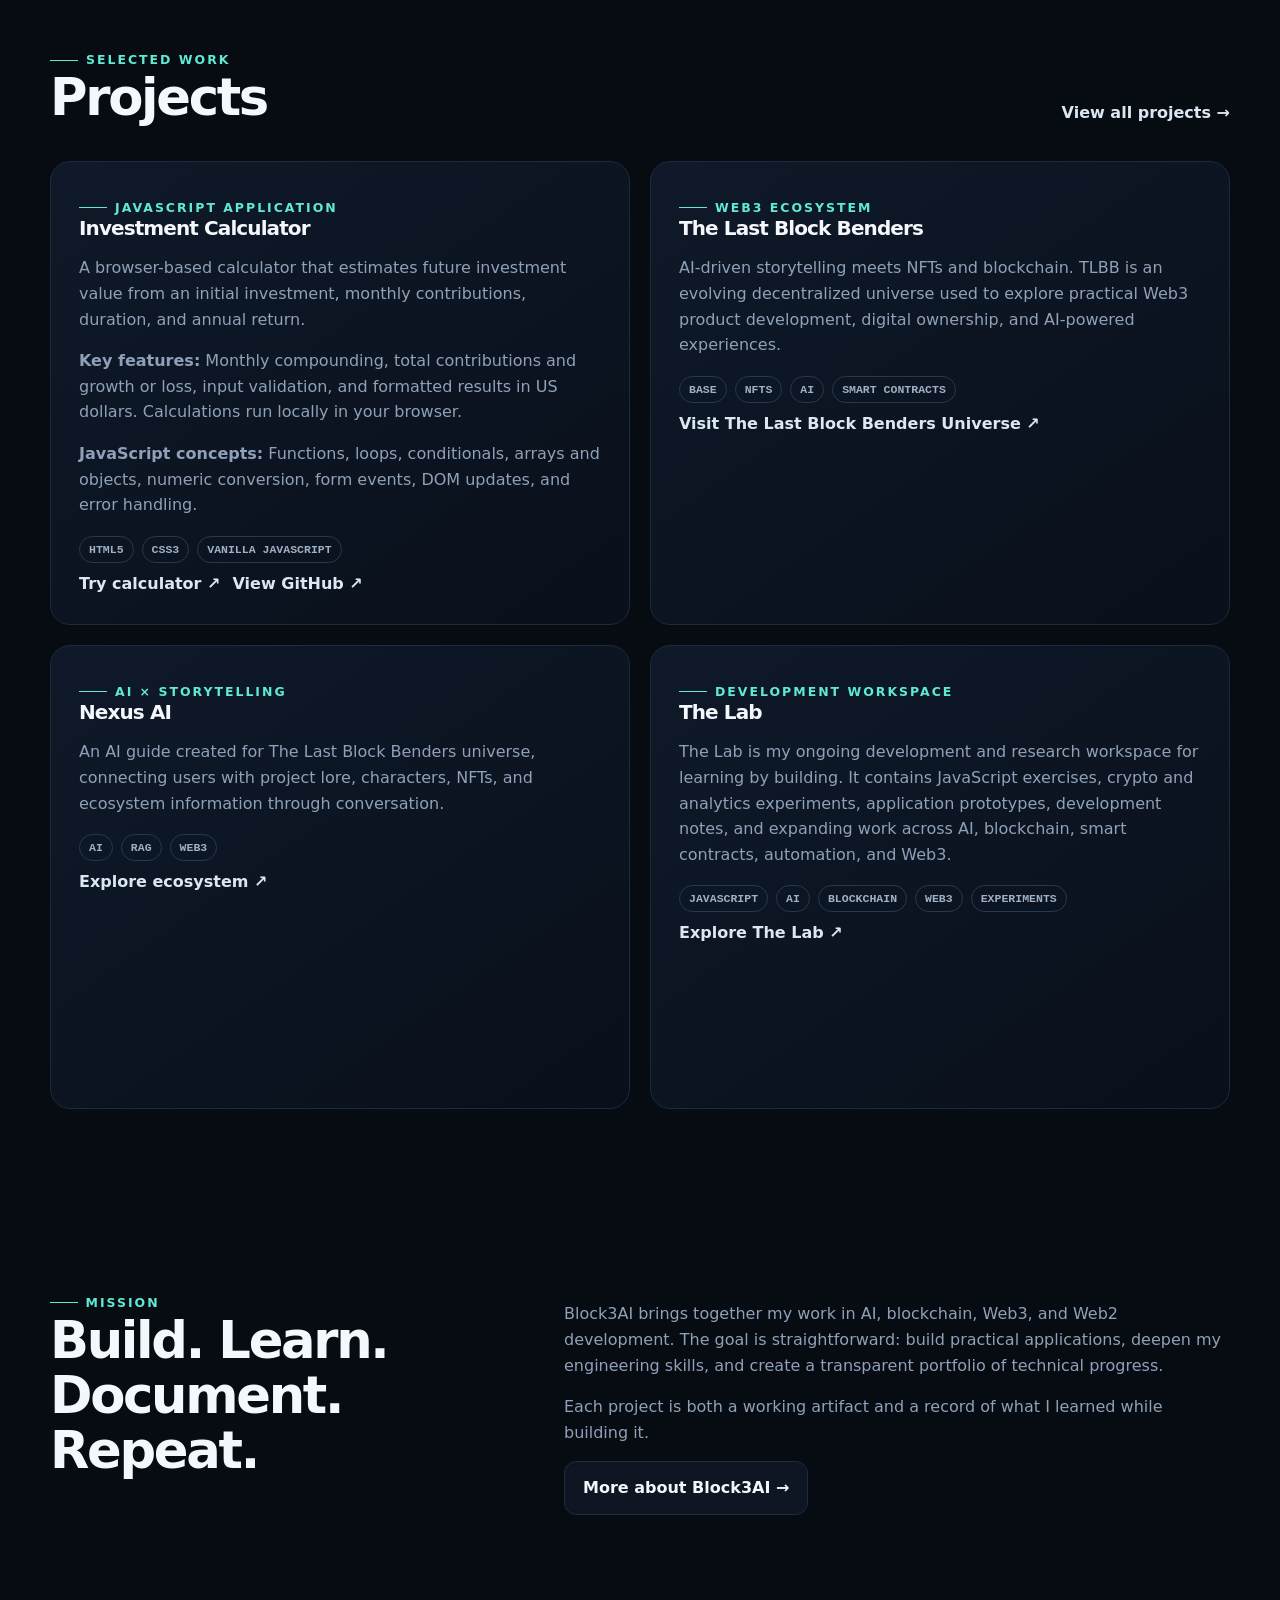
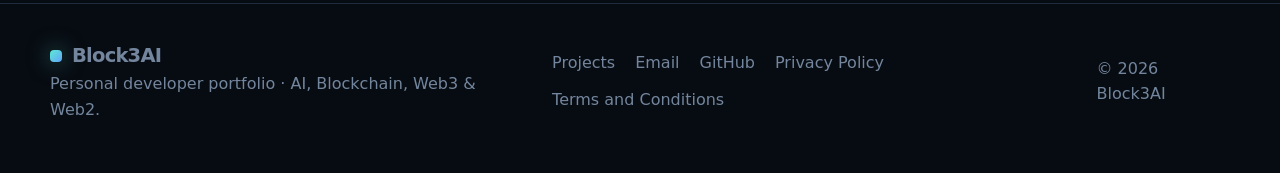
==== commit 619ad71d: "index change" ====
--- a/index.html
+++ b/index.html
@@ -2,18 +2,18 @@
 <html lang="en">
 <head>
 <meta charset="utf-8"><meta name="viewport" content="width=device-width,initial-scale=1">
-<title>Block3AI | AI, Blockchain &amp; Web Developer Portfolio</title>
-<meta name="description" content="Explore Block3AI, my personal developer portfolio of AI, blockchain, Web3 and Web2 coding projects, including chatbots, smart contracts and JavaScript apps.">
+<title>Block3AI | AI, Blockchain, Web3 &amp; Web2 Developer Portfolio</title>
+<meta name="description" content="Block3AI is a personal developer portfolio showcasing AI, blockchain, Web3 and Web2 projects. Explore chatbots, JavaScript apps, demos and source code.">
 <link rel="canonical" href="https://block3ai.com/">
 <meta property="og:type" content="website">
 <meta property="og:site_name" content="Block3AI">
 <meta property="og:locale" content="en_US">
-<meta property="og:title" content="Block3AI | AI, Blockchain &amp; Web Developer Portfolio">
-<meta property="og:description" content="Explore Block3AI, my personal developer portfolio of AI, blockchain, Web3 and Web2 coding projects, including chatbots, smart contracts and JavaScript apps.">
+<meta property="og:title" content="Block3AI | AI, Blockchain, Web3 &amp; Web2 Developer Portfolio">
+<meta property="og:description" content="Block3AI is a personal developer portfolio showcasing AI, blockchain, Web3 and Web2 projects. Explore chatbots, JavaScript apps, demos and source code.">
 <meta property="og:url" content="https://block3ai.com/">
 <meta name="twitter:card" content="summary_large_image">
-<meta name="twitter:title" content="Block3AI | AI, Blockchain &amp; Web Developer Portfolio">
-<meta name="twitter:description" content="Explore Block3AI, my personal developer portfolio of AI, blockchain, Web3 and Web2 coding projects, including chatbots, smart contracts and JavaScript apps.">
+<meta name="twitter:title" content="Block3AI | AI, Blockchain, Web3 &amp; Web2 Developer Portfolio">
+<meta name="twitter:description" content="Block3AI is a personal developer portfolio showcasing AI, blockchain, Web3 and Web2 projects. Explore chatbots, JavaScript apps, demos and source code.">
 <script type="application/ld+json">
 {
   "@context": "https://schema.org",
@@ -23,25 +23,41 @@
       "@id": "https://block3ai.com/#website",
       "url": "https://block3ai.com/",
       "name": "Block3AI",
-      "description": "A personal developer portfolio of AI, blockchain, Web3 and Web2 coding projects.",
-      "inLanguage": "en"
+      "description": "Block3AI is a personal developer portfolio showcasing AI, blockchain, Web3 and Web2 coding projects, with project demos and source code.",
+      "inLanguage": "en",
+      "image": {
+        "@id": "https://block3ai.com/#portfolio-image"
+      }
     },
     {
       "@type": "WebPage",
       "@id": "https://block3ai.com/#webpage",
       "url": "https://block3ai.com/",
-      "name": "Block3AI | AI, Blockchain & Web Developer Portfolio",
-      "description": "Explore Block3AI, my personal developer portfolio of AI, blockchain, Web3 and Web2 coding projects, including chatbots, smart contracts and JavaScript apps.",
+      "name": "Block3AI | AI, Blockchain, Web3 & Web2 Developer Portfolio",
+      "description": "Block3AI is a personal developer portfolio showcasing AI, blockchain, Web3 and Web2 projects. Explore chatbots, JavaScript apps, demos and source code.",
       "isPartOf": {
         "@id": "https://block3ai.com/#website"
       },
-      "inLanguage": "en"
+      "inLanguage": "en",
+      "primaryImageOfPage": {
+        "@id": "https://block3ai.com/#portfolio-image"
+      }
+    },
+    {
+      "@type": "ImageObject",
+      "@id": "https://block3ai.com/#portfolio-image",
+      "url": "https://block3ai.com/assets/images/social-preview.png",
+      "contentUrl": "https://block3ai.com/assets/images/social-preview.png",
+      "width": 1200,
+      "height": 630,
+      "caption": "Block3AI personal developer portfolio: AI, Blockchain, Web3 and Web2"
     }
   ]
 }
 </script>
 <link rel="icon" href="/assets/images/favicon.svg" type="image/svg+xml">
 <meta property="og:image" content="https://block3ai.com/assets/images/social-preview.png">
+<meta property="og:image:type" content="image/png">
 <meta property="og:image:width" content="1200">
 <meta property="og:image:height" content="630">
 <meta property="og:image:alt" content="Block3AI personal developer portfolio: AI, Blockchain, Web3 and Web2">
@@ -69,7 +85,7 @@
  <div class="container hero-grid">
   <div>
    <span class="eyebrow">Personal Developer Portfolio</span>
-   <h1>Building the future with <span class="gradient">AI tools.</span></h1>
+   <h1>Building Real-World<span class="gradient">Projects + Applications.</span></h1>
    <p class="lead">Block3AI is my personal developer portfolio for AI, blockchain, Web3, and Web2 coding projects. Explore the projecs I have built including chatbots, decentralized applications, JavaScript tools, and web development work.</p>
    <div class="actions"><a class="btn primary" href="projects.html">Explore Projects →</a><a class="btn" href="https://github.com/Block3AI" target="_blank" rel="noopener">View GitHub ↗</a></div>
   </div>
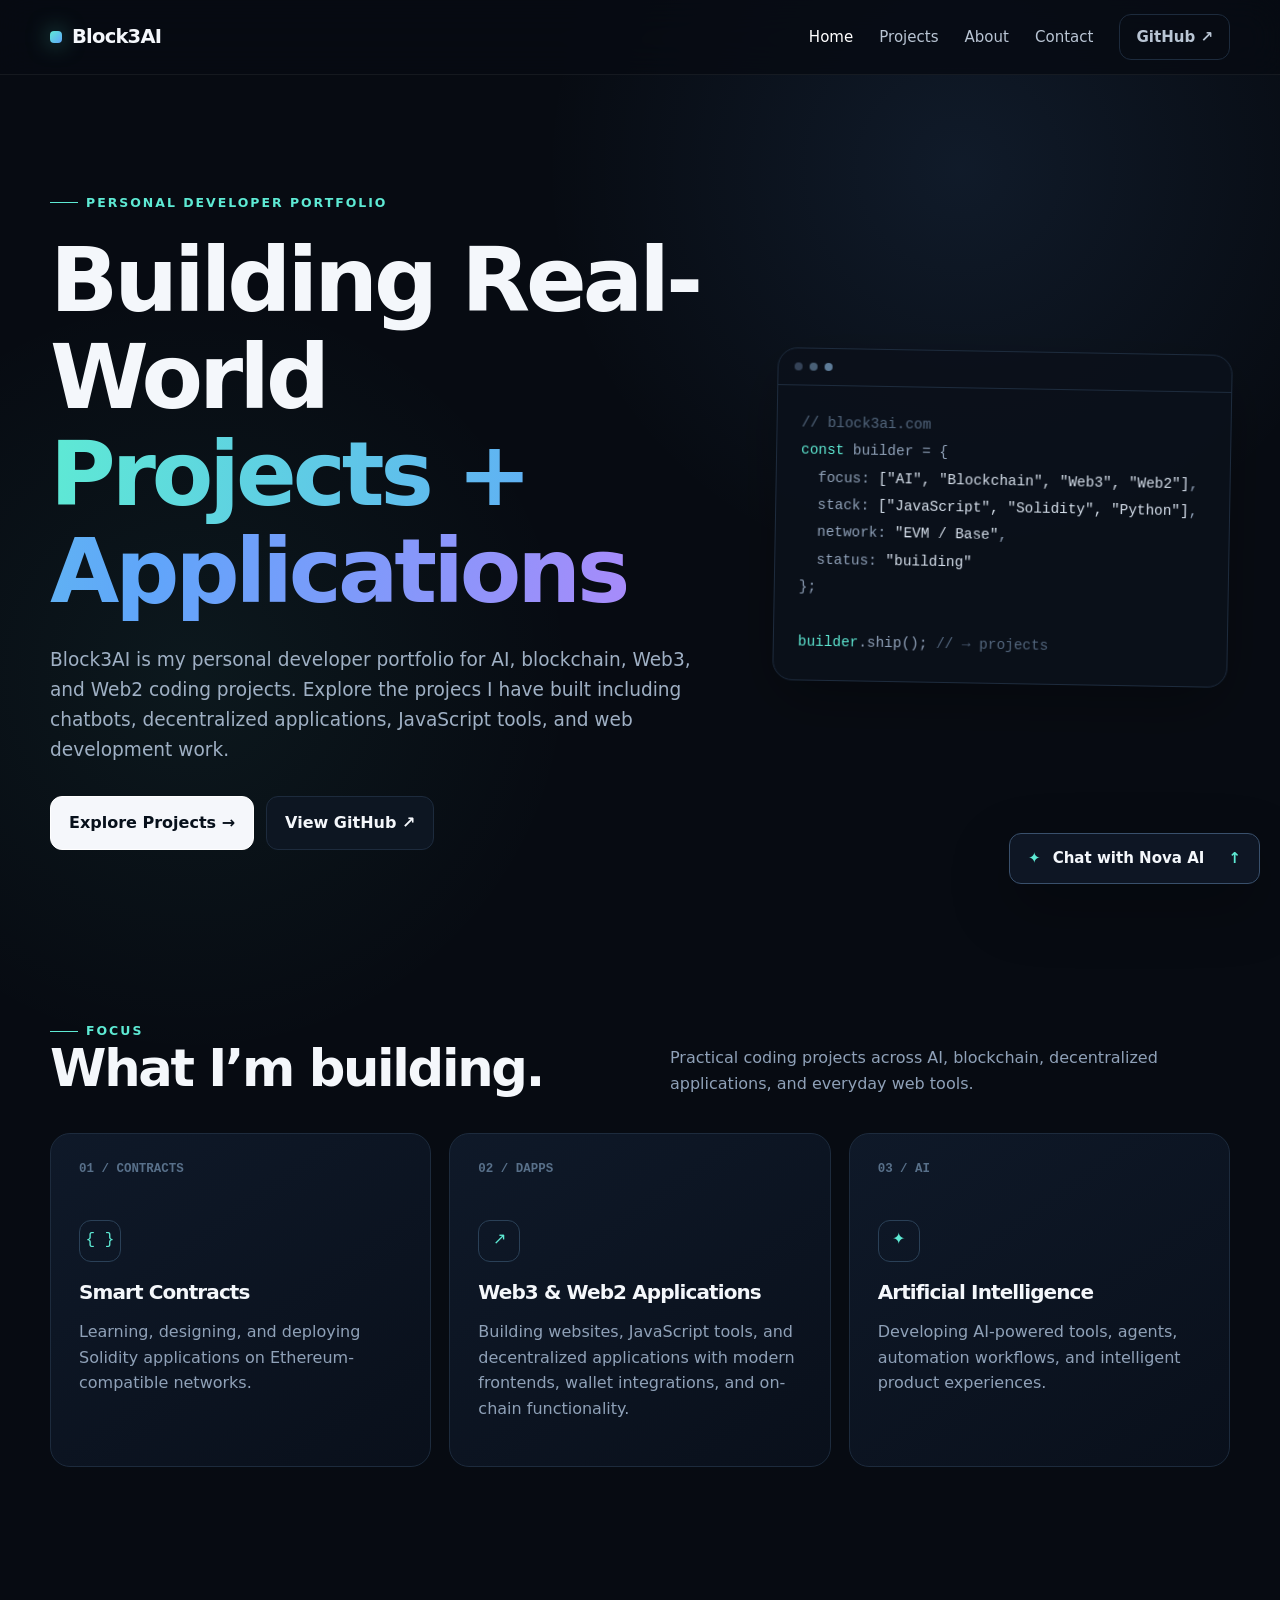
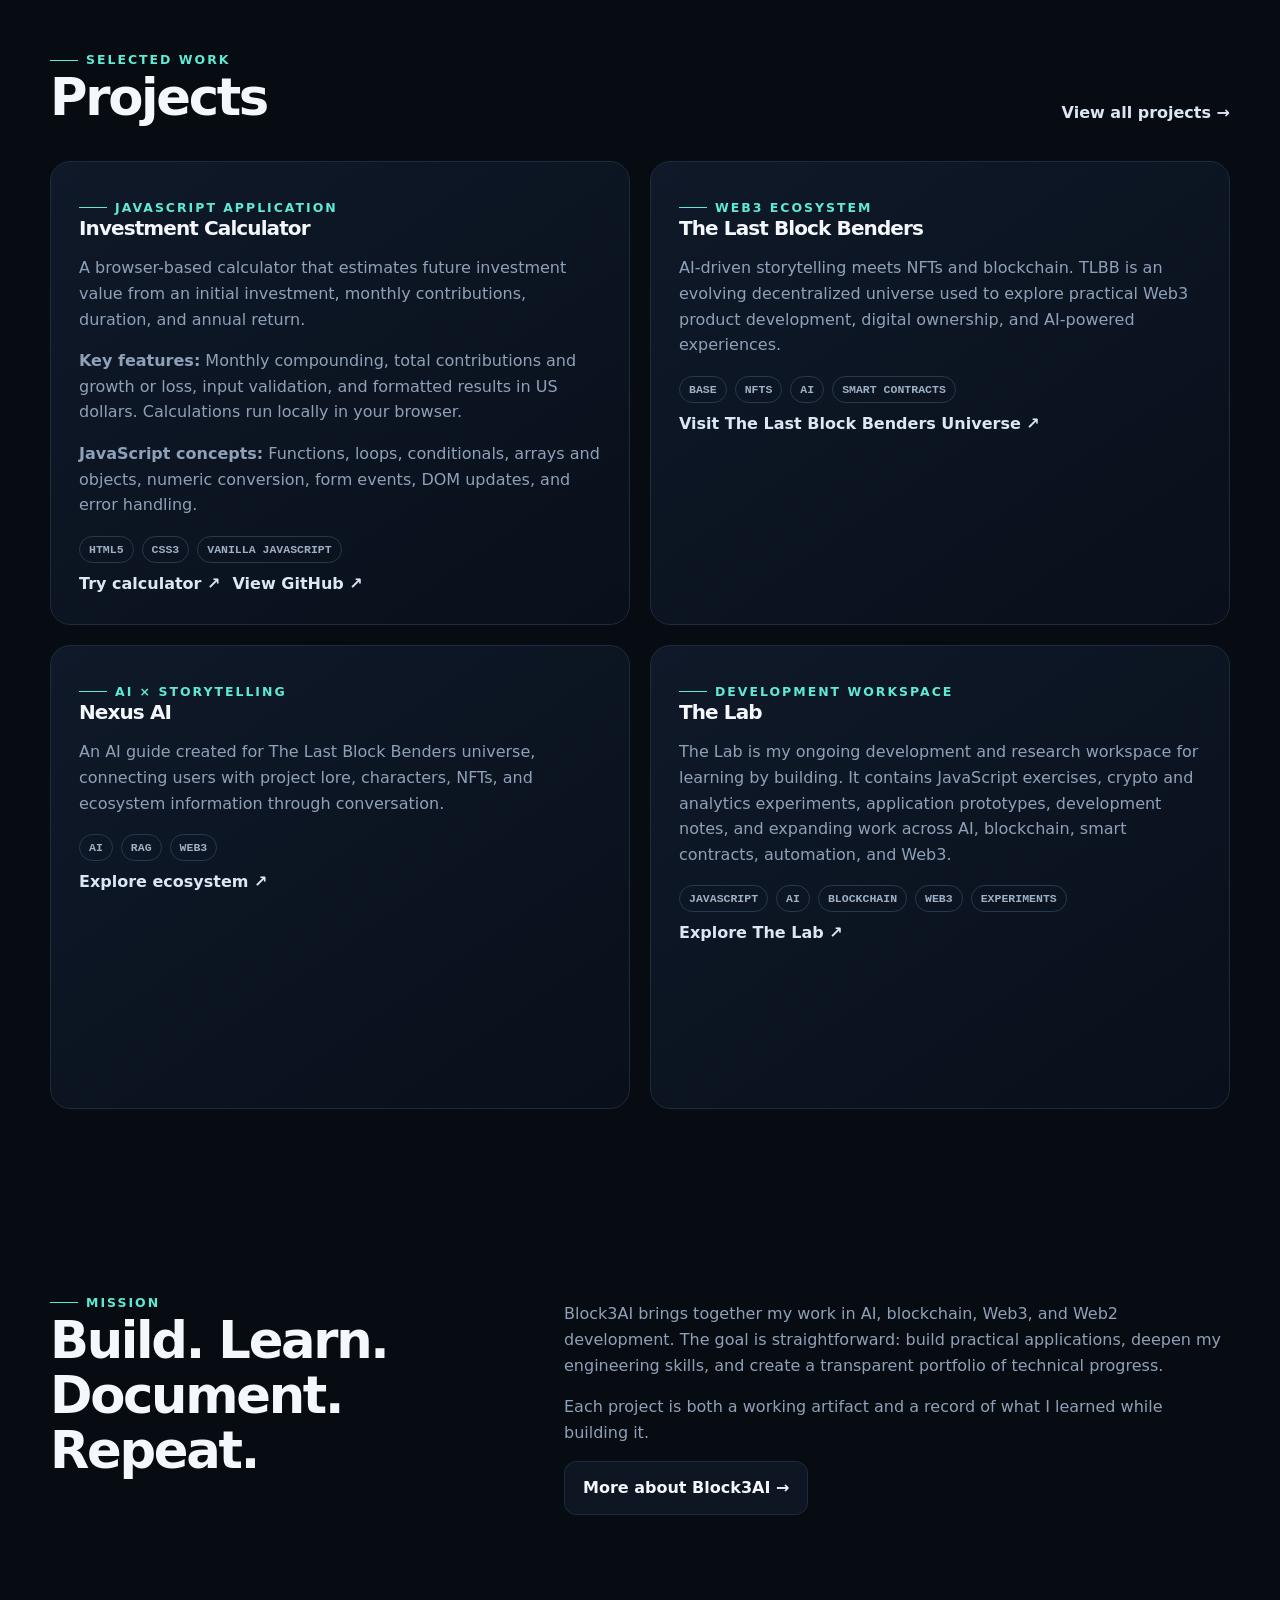
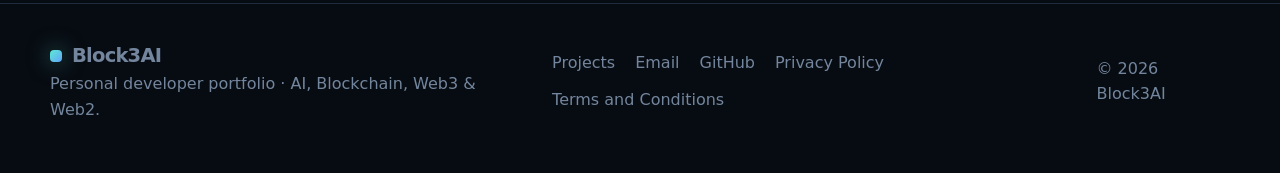
==== commit 0621b18a: "tagline change" ====
--- a/index.html
+++ b/index.html
@@ -85,7 +85,7 @@
  <div class="container hero-grid">
   <div>
    <span class="eyebrow">Personal Developer Portfolio</span>
-   <h1>Building Real-World<span class="gradient">Projects + Applications.</span></h1>
+   <h1>Building Real-World <span class="gradient">Projects + Applications</span></h1>
    <p class="lead">Block3AI is my personal developer portfolio for AI, blockchain, Web3, and Web2 coding projects. Explore the projecs I have built including chatbots, decentralized applications, JavaScript tools, and web development work.</p>
    <div class="actions"><a class="btn primary" href="projects.html">Explore Projects →</a><a class="btn" href="https://github.com/Block3AI" target="_blank" rel="noopener">View GitHub ↗</a></div>
   </div>
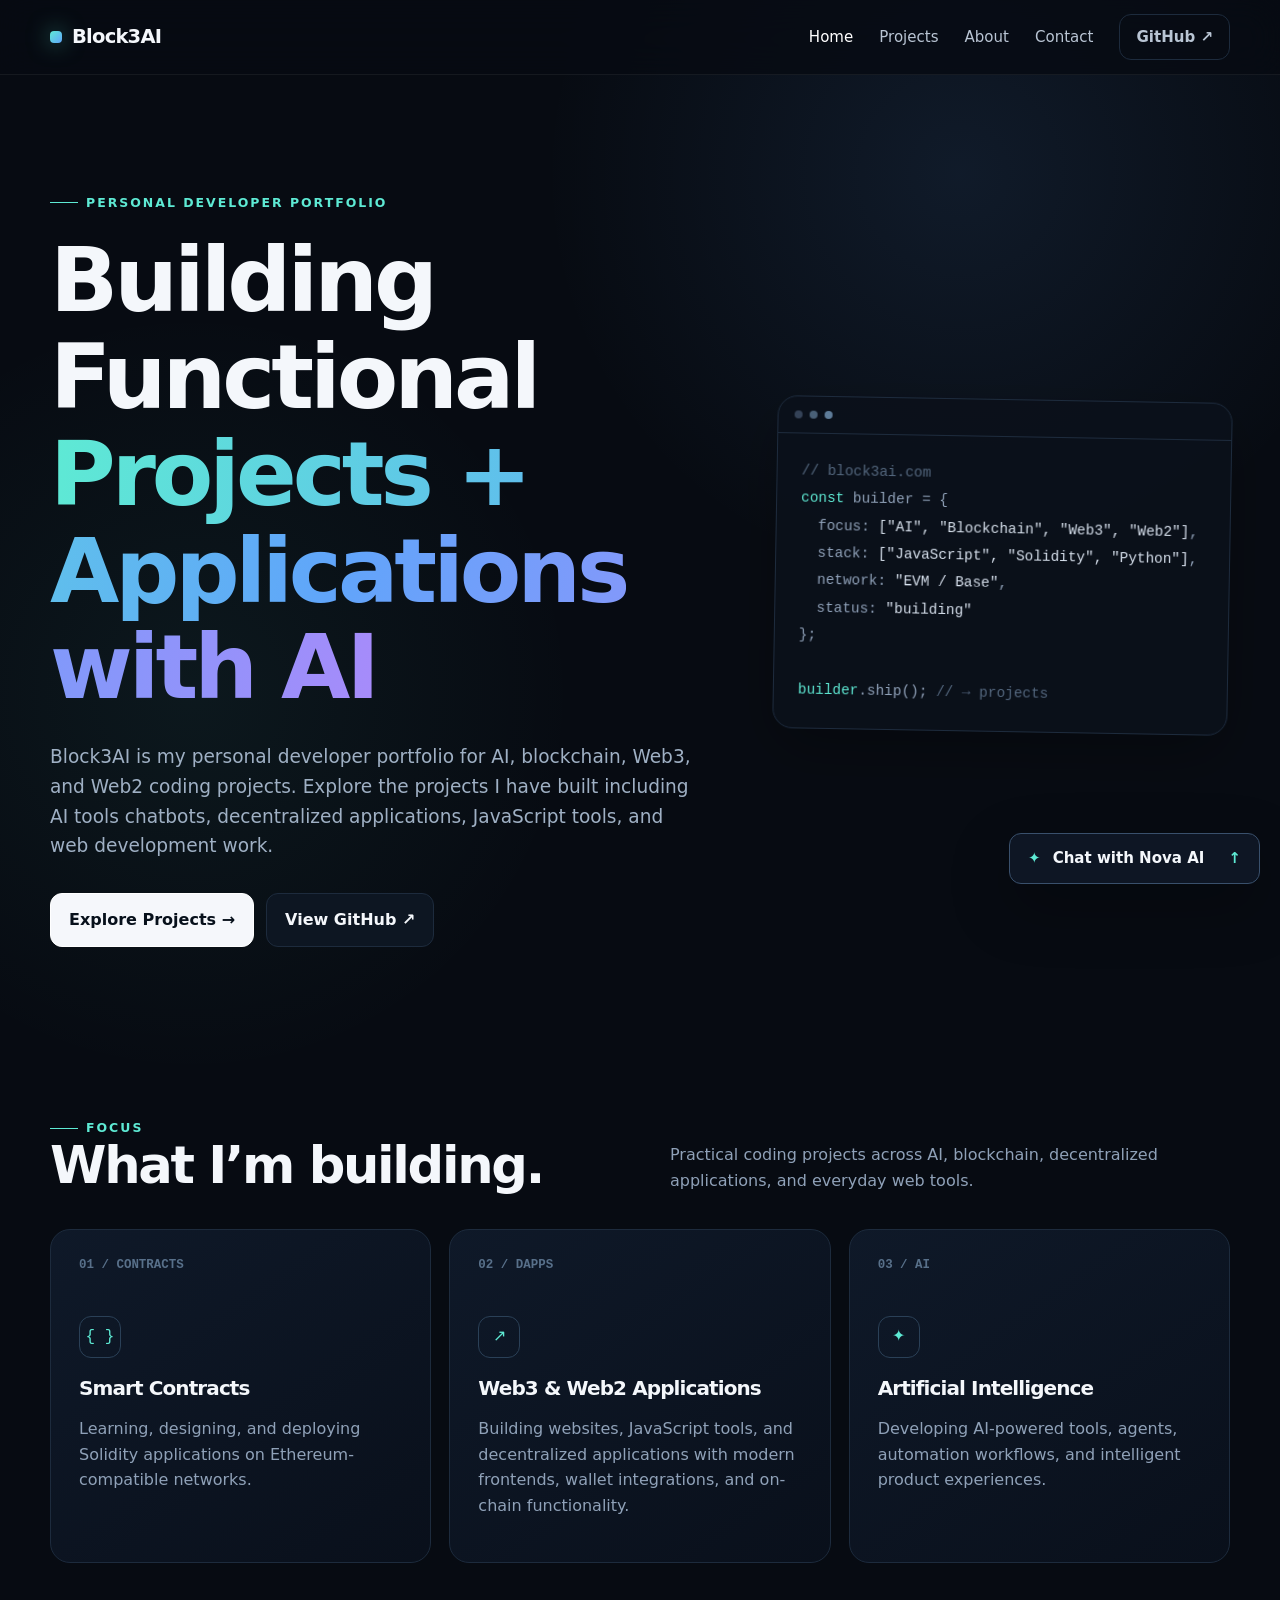
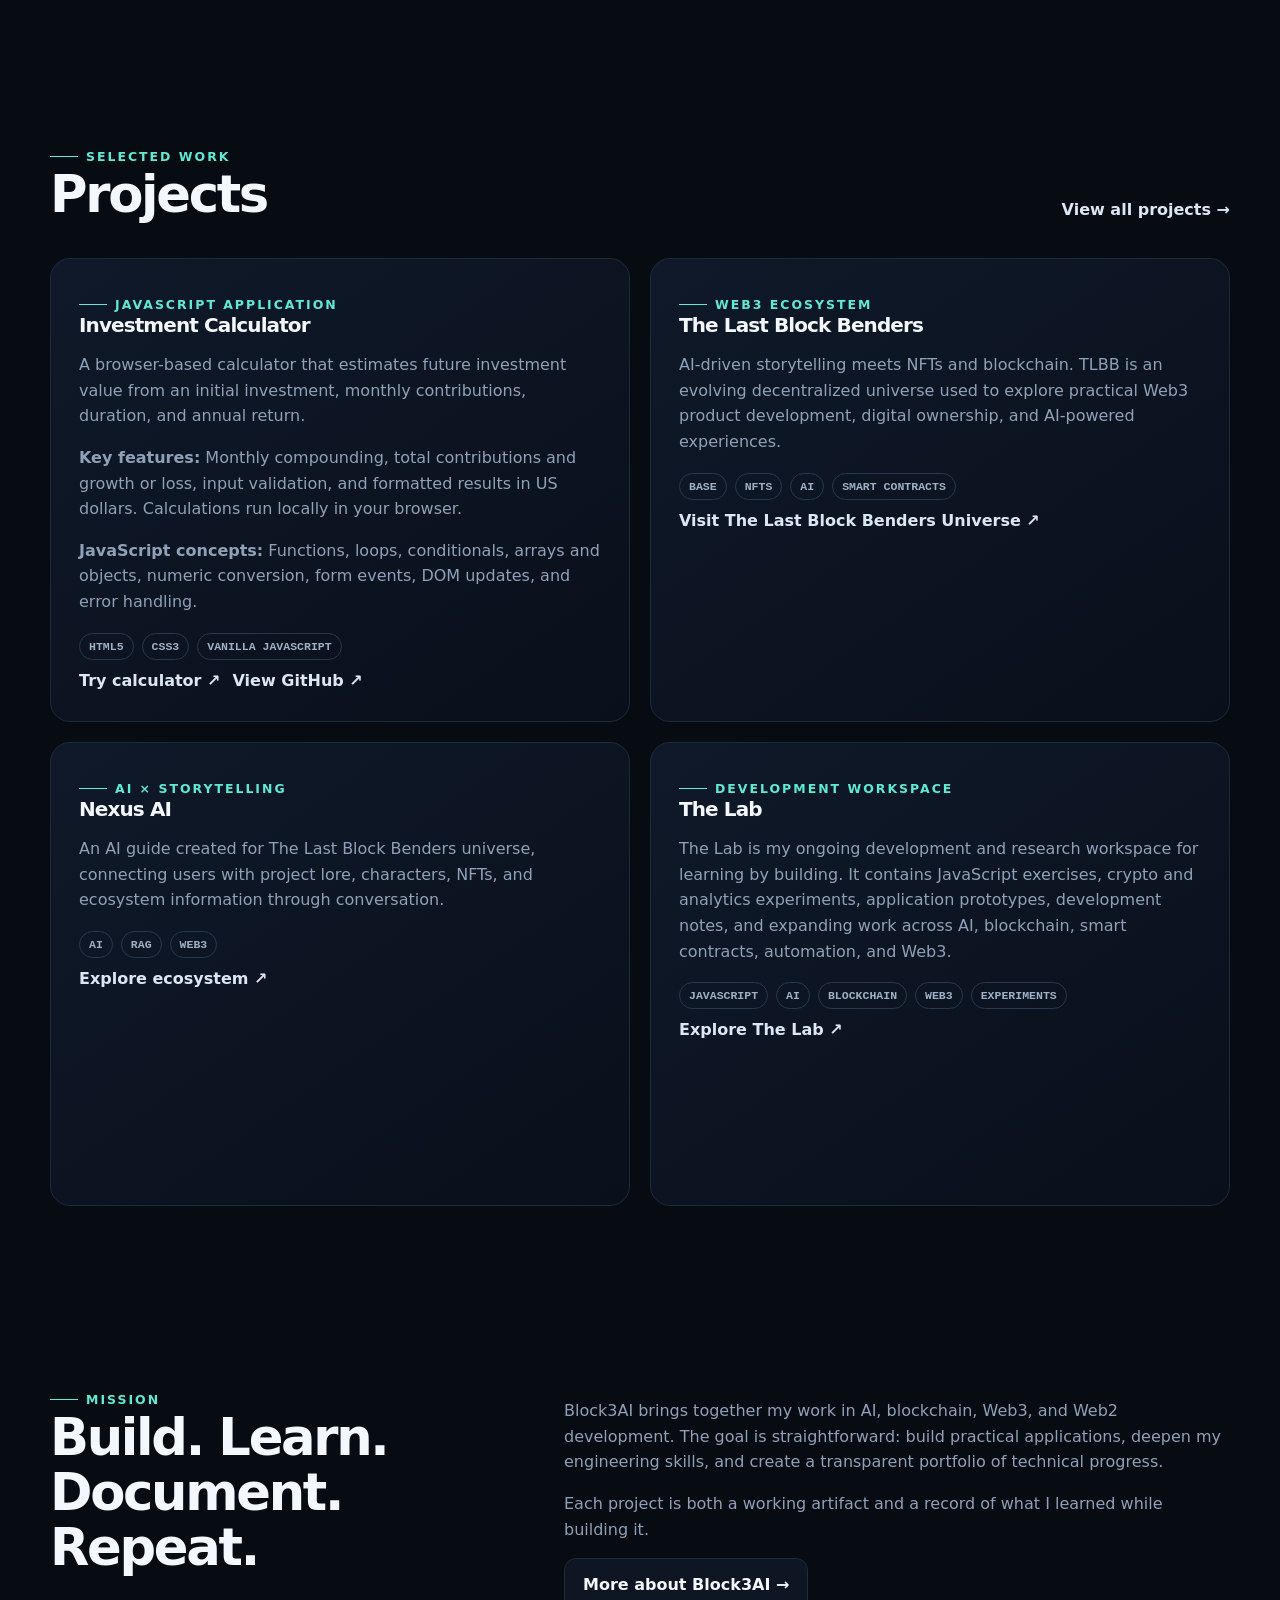
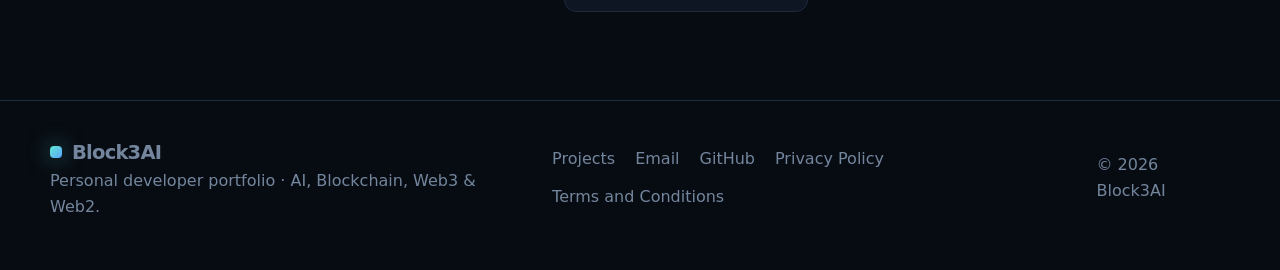
==== commit 2b3606ee: "site index updates" ====
--- a/index.html
+++ b/index.html
@@ -85,8 +85,8 @@
  <div class="container hero-grid">
   <div>
    <span class="eyebrow">Personal Developer Portfolio</span>
-   <h1>Building Real-World <span class="gradient">Projects + Applications</span></h1>
-   <p class="lead">Block3AI is my personal developer portfolio for AI, blockchain, Web3, and Web2 coding projects. Explore the projecs I have built including chatbots, decentralized applications, JavaScript tools, and web development work.</p>
+   <h1>Building Functional <span class="gradient">Projects + Applications with AI</span></h1>
+   <p class="lead">Block3AI is my personal developer portfolio for AI, blockchain, Web3, and Web2 coding projects. Explore the projects I have built including AI tools chatbots, decentralized applications, JavaScript tools, and web development work.</p>
    <div class="actions"><a class="btn primary" href="projects.html">Explore Projects →</a><a class="btn" href="https://github.com/Block3AI" target="_blank" rel="noopener">View GitHub ↗</a></div>
   </div>
   <div class="terminal reveal">
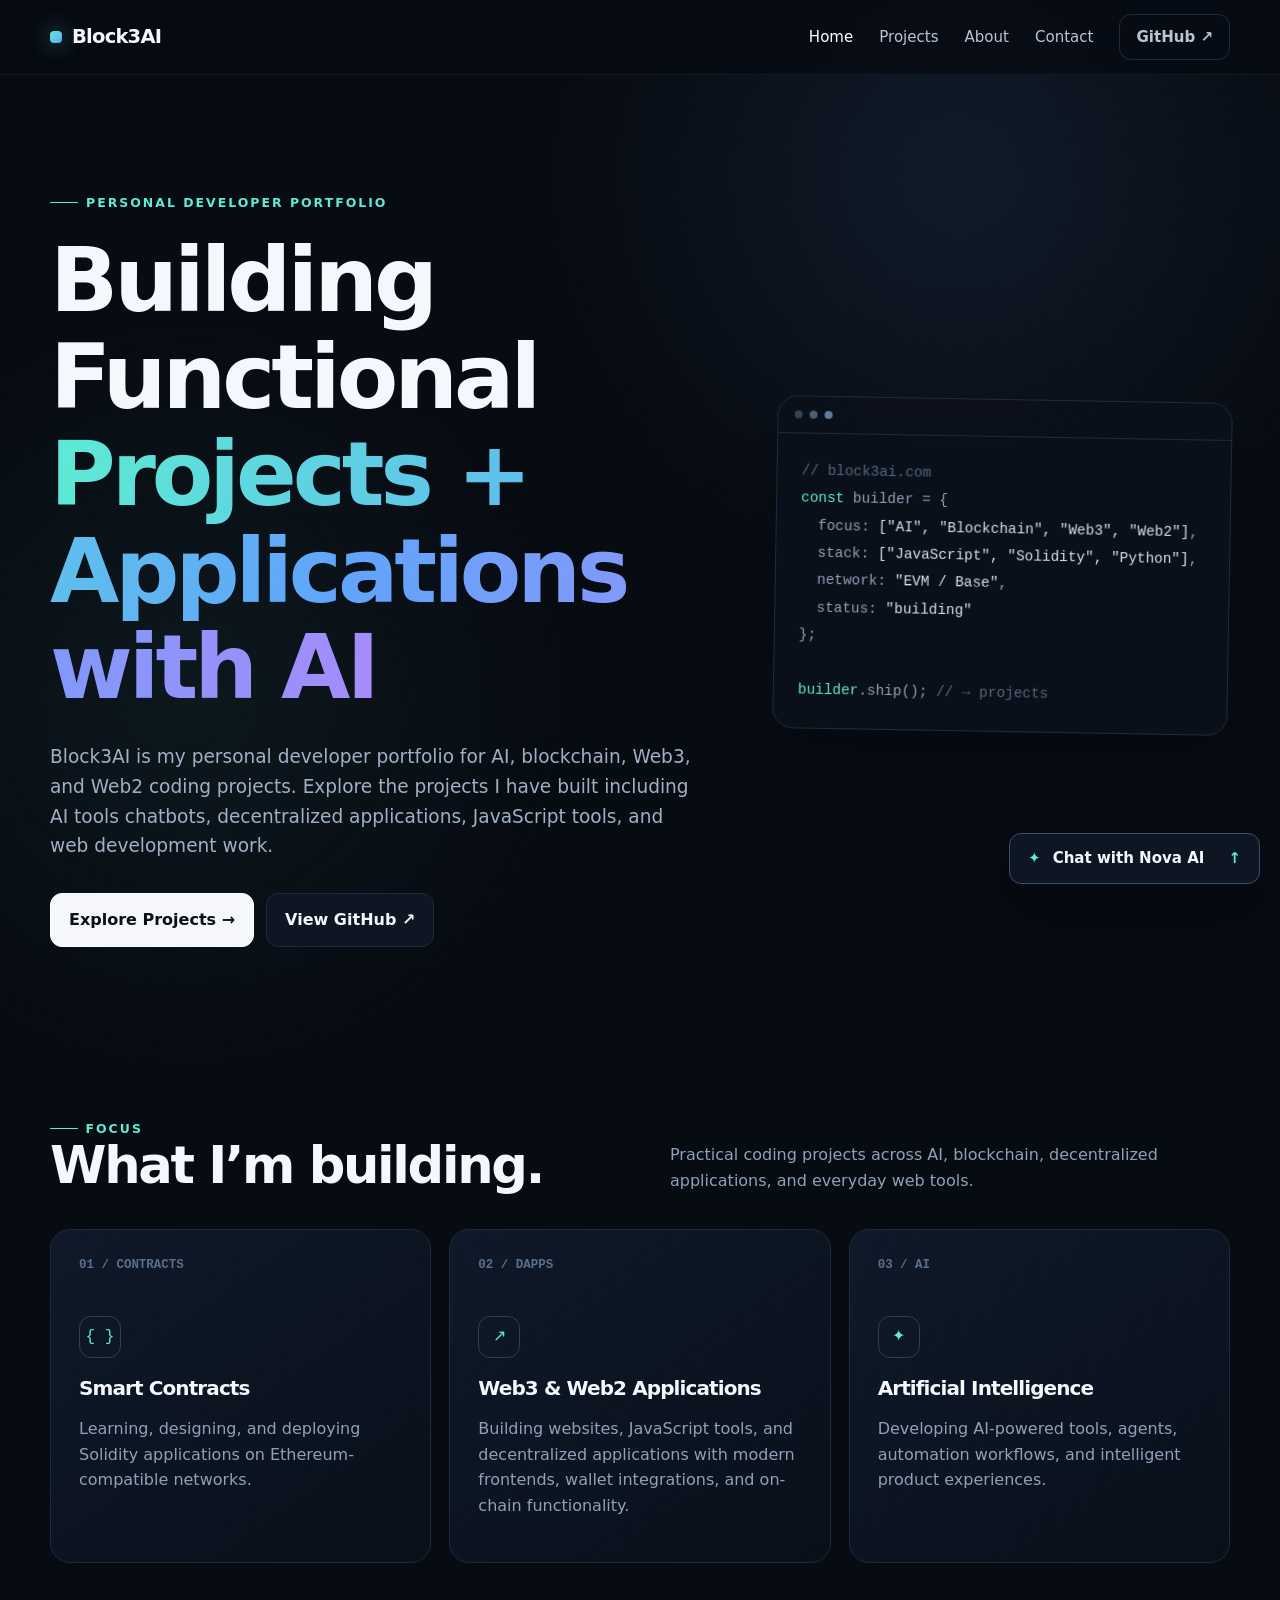
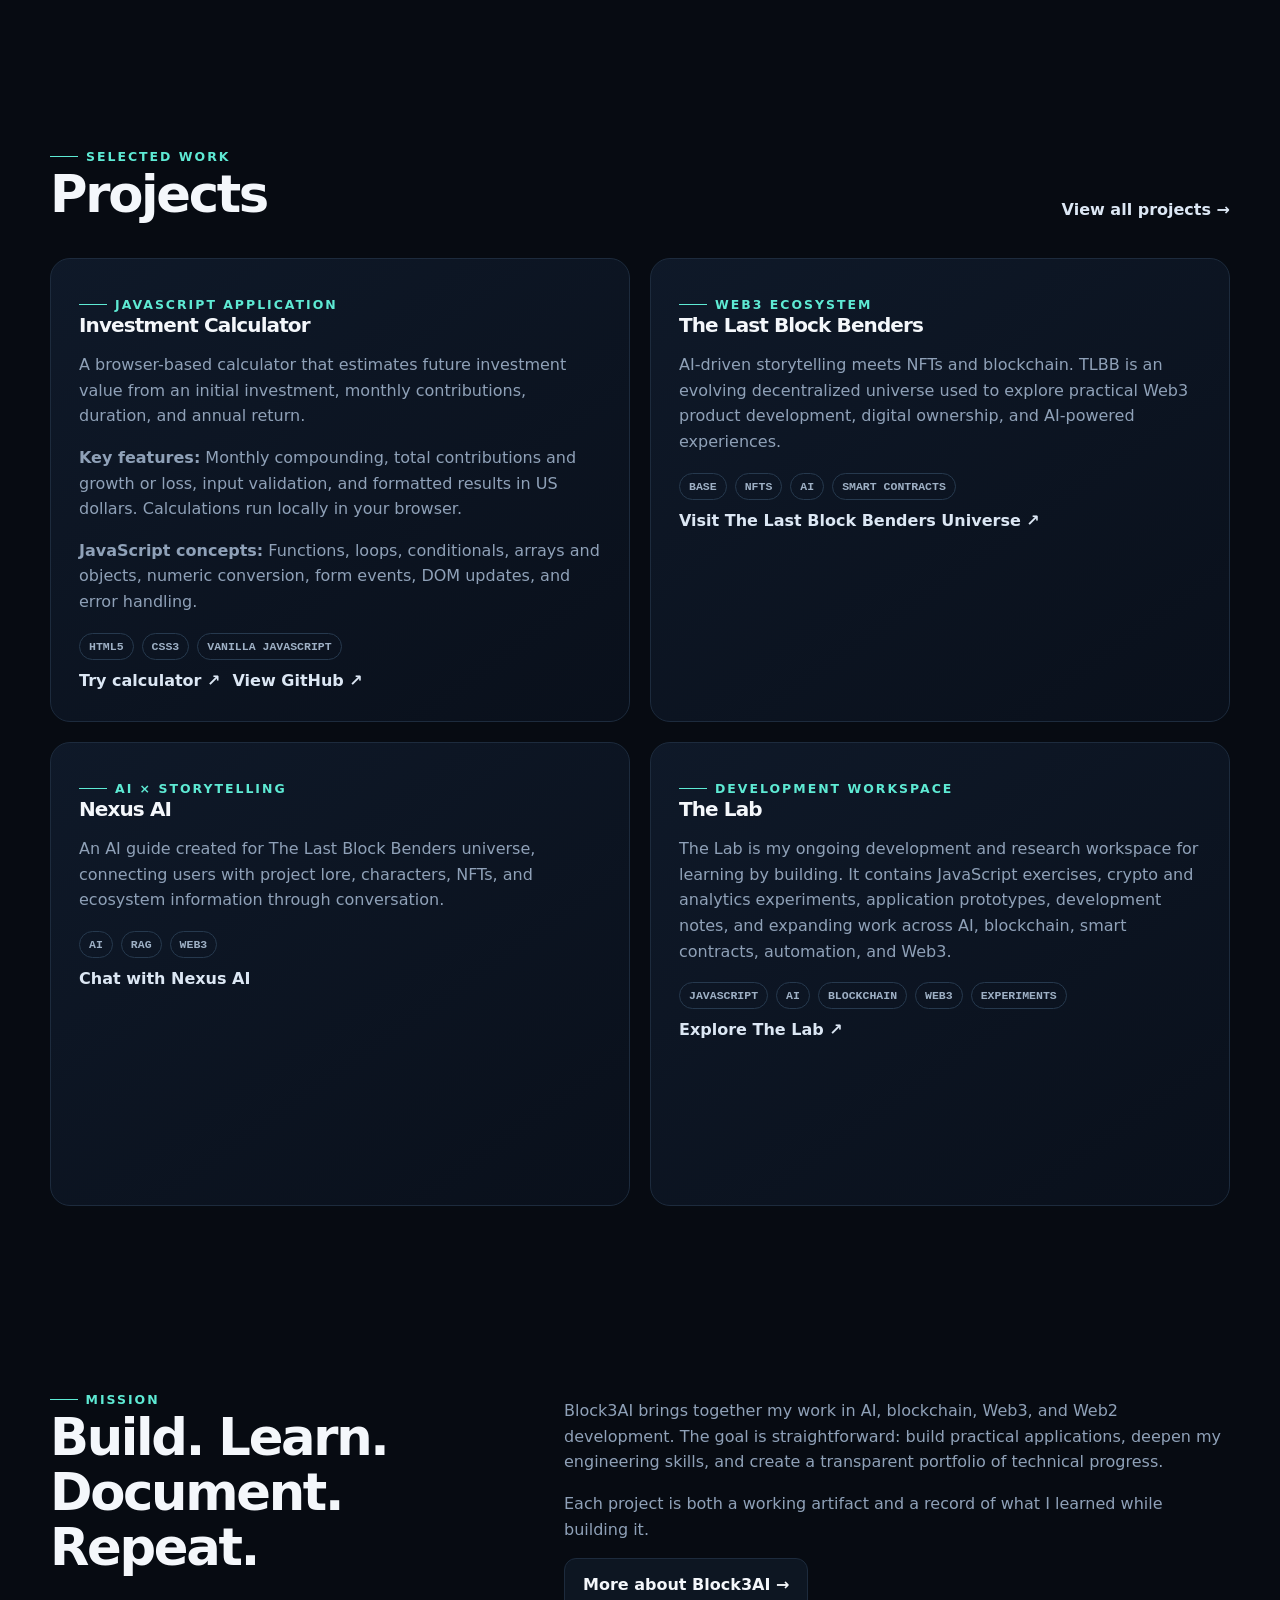
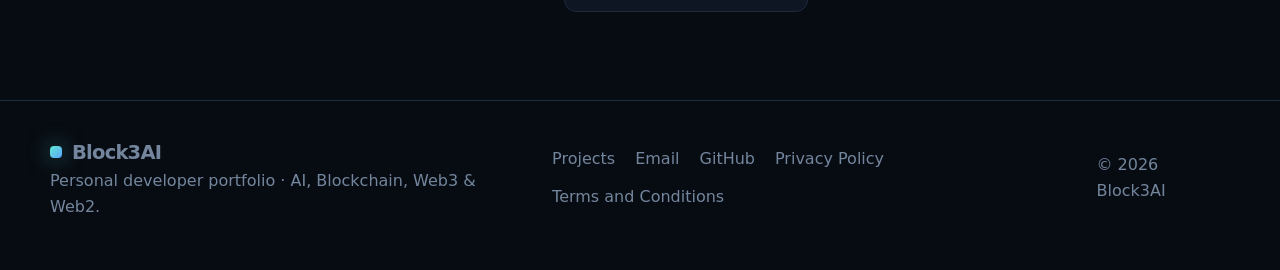
==== commit 66ccd54d: "add nexus chatbot link" ====
--- a/index.html
+++ b/index.html
@@ -135,7 +135,7 @@
   </div>
  </article>
    <article class="card project reveal"><div><span class="eyebrow">Web3 Ecosystem</span><h3>The Last Block Benders</h3><p>AI-driven storytelling meets NFTs and blockchain. TLBB is an evolving decentralized universe used to explore practical Web3 product development, digital ownership, and AI-powered experiences.</p><div class="tags"><span class="tag">BASE</span><span class="tag">NFTS</span><span class="tag">AI</span><span class="tag">SMART CONTRACTS</span></div></div><a class="project-link" href="https://thelastblockbenders.com" target="_blank" rel="noopener">Visit The Last Block Benders Universe ↗</a></article>
-   <article class="card project reveal"><div><span class="eyebrow">AI × Storytelling</span><h3>Nexus AI</h3><p>An AI guide created for The Last Block Benders universe, connecting users with project lore, characters, NFTs, and ecosystem information through conversation.</p><div class="tags"><span class="tag">AI</span><span class="tag">RAG</span><span class="tag">WEB3</span></div></div><a class="project-link" href="https://thelastblockbenders.com" target="_blank" rel="noopener">Explore ecosystem ↗</a></article>
+   <article class="card project reveal"><div><span class="eyebrow">AI × Storytelling</span><h3>Nexus AI</h3><p>An AI guide created for The Last Block Benders universe, connecting users with project lore, characters, NFTs, and ecosystem information through conversation.</p><div class="tags"><span class="tag">AI</span><span class="tag">RAG</span><span class="tag">WEB3</span></div></div><a class="project-link" href="https://cdn.botpress.cloud/webchat/v2.2/shareable.html?configUrl=https://files.bpcontent.cloud/2025/02/05/05/20250205050410-W88LX048.json" target="_blank" rel="noopener">Chat with Nexus AI</a></article>
    <article class="card project reveal"><div><span class="eyebrow">Development Workspace</span><h3>The Lab</h3><p>The Lab is my ongoing development and research workspace for learning by building. It contains JavaScript exercises, crypto and analytics experiments, application prototypes, development notes, and expanding work across AI, blockchain, smart contracts, automation, and Web3.</p><div class="tags"><span class="tag">JAVASCRIPT</span><span class="tag">AI</span><span class="tag">BLOCKCHAIN</span><span class="tag">WEB3</span><span class="tag">EXPERIMENTS</span></div></div><a class="project-link" href="https://github.com/Block3AI/TheLab" target="_blank" rel="noopener">Explore The Lab ↗</a></article>
   </div>
  </div>
